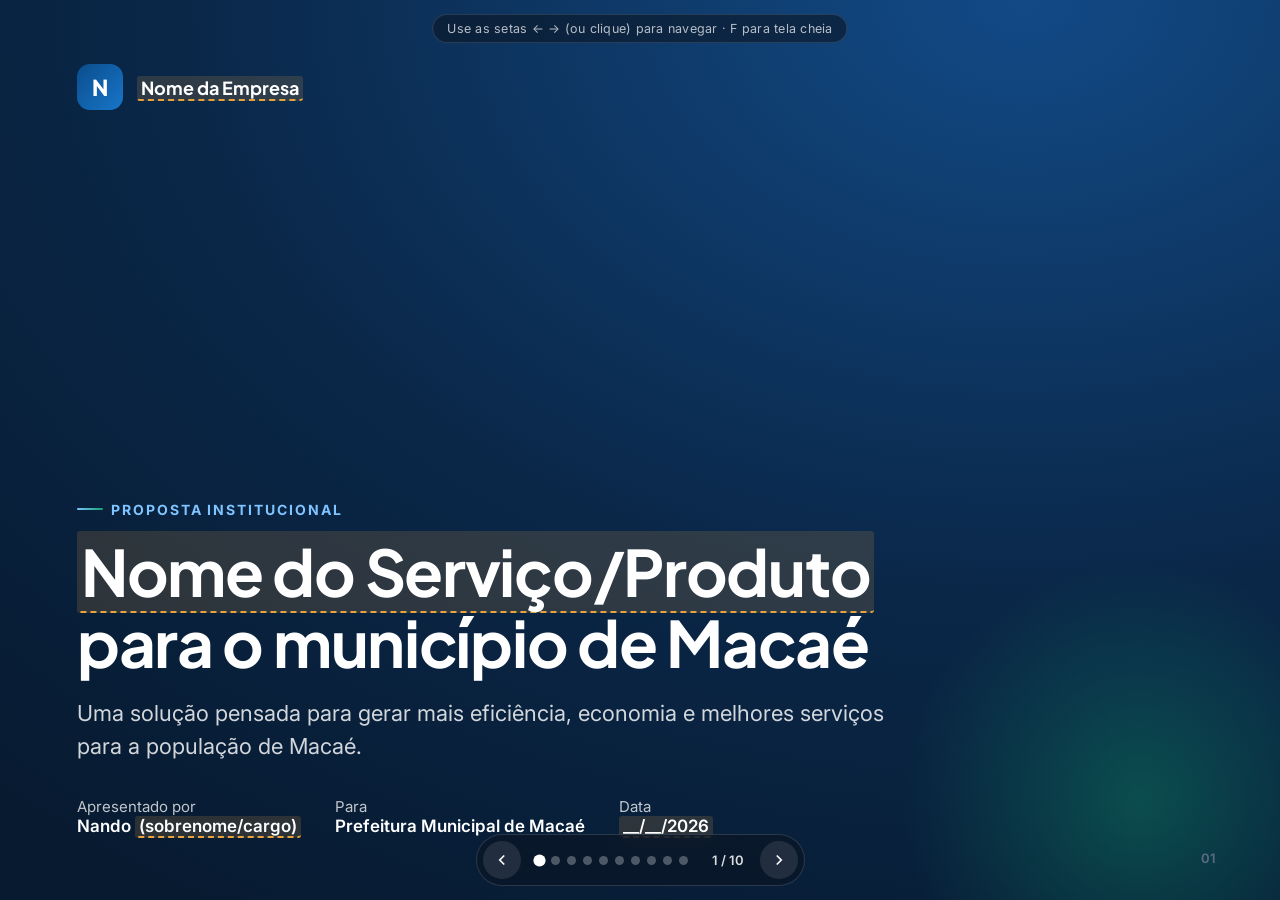
==== apresentacao-nando/index.html @ eca1d941 "Add slide deck presentation for Nando to present to Prefeitura de Macaé Standalone fullscreen HTML s" ====
<!doctype html>
<html lang="pt-BR">
<head>
<meta charset="UTF-8">
<meta name="viewport" content="width=device-width, initial-scale=1, viewport-fit=cover">
<title>Proposta para a Prefeitura de Macaé | Apresentação</title>
<meta name="description" content="Apresentação de proposta de serviço/produto para a Prefeitura de Macaé.">
<meta name="robots" content="noindex, nofollow">
<link rel="preconnect" href="https://fonts.googleapis.com">
<link rel="preconnect" href="https://fonts.gstatic.com" crossorigin>
<link href="https://fonts.googleapis.com/css2?family=Inter:wght@400;500;600;700&family=Plus+Jakarta+Sans:wght@600;700;800&display=swap" rel="stylesheet">
<style>
  :root{
    --ink:#0f1b2d;
    --ink-soft:#33445c;
    --paper:#f5f8fc;
    --line:rgba(15,27,45,.12);
    --muted:#5b6b82;

    --brand-1:#0a4d8c;      /* azul institucional */
    --brand-2:#1876c9;      /* azul claro */
    --brand-3:#0e9f6e;      /* verde Macaé */
    --brand-grad:linear-gradient(135deg,var(--brand-1),var(--brand-2));
    --gold:#e8a33d;

    --whatsapp:#25d366;

    --font-head:"Plus Jakarta Sans","Inter",system-ui,sans-serif;
    --font-body:"Inter",system-ui,-apple-system,sans-serif;

    --shadow:0 24px 60px -24px rgba(10,77,140,.45);
  }

  *,*::before,*::after{box-sizing:border-box;}
  html,body{height:100%;}
  body{
    margin:0;
    font-family:var(--font-body);
    color:var(--ink);
    background:#0a1626;
    -webkit-font-smoothing:antialiased;
    overflow:hidden;
  }
  h1,h2,h3{font-family:var(--font-head);margin:0;line-height:1.12;}
  p{margin:0;}
  ul{margin:0;padding:0;list-style:none;}

  /* ===== Deck ===== */
  .deck{
    position:fixed;
    inset:0;
    display:flex;
    align-items:center;
    justify-content:center;
  }

  .slide{
    position:absolute;
    inset:0;
    display:none;
    flex-direction:column;
    padding:clamp(28px,5vw,72px) clamp(24px,6vw,96px);
    background:var(--paper);
    overflow:auto;
    animation:fade .45s ease both;
  }
  .slide.is-active{display:flex;}
  @keyframes fade{from{opacity:0;transform:translateY(14px);}to{opacity:1;transform:none;}}
  @media (prefers-reduced-motion:reduce){.slide{animation:none;}}

  .kicker{
    display:inline-flex;
    align-items:center;
    gap:8px;
    font-size:clamp(11px,1.4vw,14px);
    font-weight:700;
    letter-spacing:.14em;
    text-transform:uppercase;
    color:var(--brand-2);
    margin-bottom:18px;
  }
  .kicker::before{
    content:"";
    width:26px;height:2px;border-radius:2px;
    background:var(--brand-grad);
  }

  .slide h1{font-size:clamp(30px,5.4vw,64px);letter-spacing:-.02em;}
  .slide h2{font-size:clamp(26px,4.2vw,48px);letter-spacing:-.02em;}
  .slide h3{font-size:clamp(17px,2vw,22px);}
  .lead{
    font-size:clamp(16px,2vw,22px);
    color:var(--ink-soft);
    max-width:60ch;
    line-height:1.5;
    margin-top:18px;
  }
  .muted{color:var(--muted);}
  .edit{
    background:rgba(232,163,61,.16);
    border-bottom:2px dashed var(--gold);
    padding:0 4px;border-radius:3px;
    font-style:normal;
  }

  .slide-num{
    position:absolute;
    bottom:clamp(16px,3vw,34px);
    right:clamp(20px,5vw,64px);
    font-size:13px;font-weight:600;color:var(--muted);
  }
  .slide-tag{
    position:absolute;
    top:clamp(20px,4vw,44px);
    right:clamp(20px,5vw,64px);
    font-size:12px;font-weight:600;letter-spacing:.08em;text-transform:uppercase;
    color:var(--muted);
  }

  /* ===== Cover ===== */
  .cover{
    background:radial-gradient(120% 120% at 80% 0%,#124a86 0%,#0a2748 55%,#071a30 100%);
    color:#fff;
    justify-content:center;
  }
  .cover .kicker{color:#7fc4ff;}
  .cover .kicker::before{background:linear-gradient(135deg,#7fc4ff,#0e9f6e);}
  .cover h1{color:#fff;max-width:18ch;}
  .cover .lead{color:rgba(255,255,255,.82);}
  .cover-brand{
    display:flex;align-items:center;gap:14px;margin-bottom:auto;
  }
  .brand-mark{
    width:46px;height:46px;border-radius:13px;
    background:var(--brand-grad);
    display:grid;place-items:center;
    font-family:var(--font-head);font-weight:800;color:#fff;font-size:22px;
    box-shadow:var(--shadow);
  }
  .cover-meta{
    margin-top:34px;display:flex;flex-wrap:wrap;gap:14px 34px;
    color:rgba(255,255,255,.75);font-size:15px;
  }
  .cover-meta strong{display:block;color:#fff;font-size:17px;font-weight:600;}
  .cover-glow{
    position:absolute;width:520px;height:520px;border-radius:50%;
    background:radial-gradient(circle,rgba(14,159,110,.35),transparent 65%);
    right:-120px;bottom:-160px;pointer-events:none;
  }

  /* ===== Layout helpers ===== */
  .grid2{display:grid;grid-template-columns:1fr 1fr;gap:clamp(20px,3vw,46px);align-items:start;margin-top:auto;margin-bottom:auto;}
  .cards{display:grid;gap:18px;margin-top:34px;}
  .cards.c3{grid-template-columns:repeat(3,1fr);}
  .cards.c2{grid-template-columns:repeat(2,1fr);}
  .card{
    background:#fff;border:1px solid var(--line);border-radius:18px;
    padding:24px;box-shadow:0 12px 30px -22px rgba(10,77,140,.4);
  }
  .card .ico{
    width:44px;height:44px;border-radius:12px;
    background:linear-gradient(135deg,rgba(24,118,201,.14),rgba(14,159,110,.14));
    display:grid;place-items:center;margin-bottom:14px;color:var(--brand-1);
  }
  .card .ico svg{width:24px;height:24px;fill:none;stroke:currentColor;stroke-width:1.8;}
  .card h3{margin-bottom:8px;}
  .card p{color:var(--muted);font-size:15px;line-height:1.5;}

  .checklist li{
    display:flex;gap:12px;align-items:flex-start;
    padding:12px 0;border-bottom:1px solid var(--line);font-size:clamp(15px,1.8vw,18px);
  }
  .checklist li:last-child{border-bottom:0;}
  .checklist .tick{
    flex:none;width:26px;height:26px;border-radius:50%;
    background:var(--brand-3);color:#fff;display:grid;place-items:center;font-size:14px;
  }
  .checklist strong{font-weight:600;}
  .checklist span{color:var(--muted);}

  .steps{display:grid;grid-template-columns:repeat(4,1fr);gap:16px;margin-top:36px;}
  .step{
    background:#fff;border:1px solid var(--line);border-radius:16px;padding:22px;position:relative;
  }
  .step .n{
    width:38px;height:38px;border-radius:10px;background:var(--brand-grad);color:#fff;
    display:grid;place-items:center;font-family:var(--font-head);font-weight:800;font-size:18px;margin-bottom:14px;
  }
  .step h3{font-size:17px;margin-bottom:6px;}
  .step p{color:var(--muted);font-size:14px;line-height:1.45;}

  .stat-row{display:grid;grid-template-columns:repeat(3,1fr);gap:20px;margin-top:auto;margin-bottom:auto;}
  .stat{
    background:#fff;border:1px solid var(--line);border-radius:18px;padding:28px;text-align:left;
  }
  .stat .big{font-family:var(--font-head);font-weight:800;font-size:clamp(34px,5vw,54px);
    background:var(--brand-grad);-webkit-background-clip:text;background-clip:text;color:transparent;line-height:1;}
  .stat p{margin-top:10px;color:var(--muted);font-size:15px;}

  .timeline{margin-top:34px;display:grid;gap:0;}
  .tl{display:grid;grid-template-columns:150px 1fr;gap:20px;padding:18px 0;border-top:1px solid var(--line);}
  .tl:last-child{border-bottom:1px solid var(--line);}
  .tl .when{font-family:var(--font-head);font-weight:700;color:var(--brand-1);font-size:clamp(15px,1.8vw,18px);}
  .tl .what h3{font-size:17px;margin-bottom:4px;}
  .tl .what p{color:var(--muted);font-size:15px;}

  .invest{
    margin-top:auto;margin-bottom:auto;
    display:grid;grid-template-columns:1.2fr 1fr;gap:26px;align-items:stretch;
  }
  .price-card{
    background:radial-gradient(120% 120% at 100% 0%,#124a86,#0a2748);color:#fff;
    border-radius:22px;padding:34px;box-shadow:var(--shadow);display:flex;flex-direction:column;
  }
  .price-card .amount{font-family:var(--font-head);font-weight:800;font-size:clamp(32px,5vw,52px);margin:10px 0;}
  .price-card ul{margin-top:16px;display:grid;gap:10px;}
  .price-card li{display:flex;gap:10px;align-items:center;color:rgba(255,255,255,.85);font-size:15px;}
  .price-card li::before{content:"✓";color:#7fffb0;font-weight:700;}

  /* ===== Closing ===== */
  .closing{
    background:radial-gradient(120% 120% at 20% 100%,#0e6f52 0%,#0a2748 55%,#071a30 100%);
    color:#fff;justify-content:center;
  }
  .closing h2{color:#fff;max-width:20ch;}
  .closing .lead{color:rgba(255,255,255,.85);}
  .contact-row{margin-top:34px;display:flex;flex-wrap:wrap;gap:14px 34px;font-size:16px;}
  .contact-row div{color:rgba(255,255,255,.7);}
  .contact-row strong{display:block;color:#fff;font-size:18px;font-weight:600;margin-top:2px;}

  /* ===== Controls ===== */
  .hud{
    position:fixed;bottom:0;left:0;right:0;z-index:40;
    display:flex;align-items:center;justify-content:center;gap:18px;
    padding:14px;pointer-events:none;
  }
  .hud .group{
    pointer-events:auto;
    display:flex;align-items:center;gap:6px;
    background:rgba(10,22,38,.72);backdrop-filter:blur(10px);
    border:1px solid rgba(255,255,255,.14);
    border-radius:999px;padding:6px;
  }
  .nav-btn{
    width:38px;height:38px;border-radius:50%;border:0;cursor:pointer;
    background:rgba(255,255,255,.1);color:#fff;display:grid;place-items:center;
    transition:background .15s ease;
  }
  .nav-btn:hover{background:rgba(255,255,255,.24);}
  .nav-btn svg{width:18px;height:18px;fill:none;stroke:currentColor;stroke-width:2.2;}
  .dots{display:flex;gap:7px;padding:0 8px;}
  .dot{width:9px;height:9px;border-radius:50%;border:0;padding:0;cursor:pointer;
    background:rgba(255,255,255,.28);transition:transform .15s ease,background .15s ease;}
  .dot.is-active{background:#fff;transform:scale(1.35);}
  .counter{color:rgba(255,255,255,.85);font-size:13px;font-weight:600;min-width:52px;text-align:center;}

  .hint{
    position:fixed;top:14px;left:50%;transform:translateX(-50%);z-index:40;
    color:rgba(255,255,255,.7);font-size:12.5px;letter-spacing:.02em;
    background:rgba(10,22,38,.6);border:1px solid rgba(255,255,255,.12);
    padding:6px 14px;border-radius:999px;pointer-events:none;
    transition:opacity .5s ease;
  }

  @media (max-width:760px){
    .grid2,.cards.c3,.cards.c2,.stat-row,.steps,.invest{grid-template-columns:1fr;}
    .steps{gap:12px;}
    .tl{grid-template-columns:1fr;gap:4px;}
    .slide{padding:64px 22px 84px;}
  }

  /* ===== Print (permite salvar em PDF) ===== */
  @media print{
    body{overflow:visible;background:#fff;}
    .hud,.hint{display:none !important;}
    .deck{position:static;}
    .slide{position:static;display:flex !important;height:100vh;page-break-after:always;animation:none;box-shadow:none;}
  }
</style>
</head>
<body>

<div class="hint" id="hint">Use as setas ← → (ou clique) para navegar · F para tela cheia</div>

<div class="deck" id="deck">

  <!-- 1 · CAPA -->
  <section class="slide cover is-active">
    <div class="cover-glow" aria-hidden="true"></div>
    <div class="cover-brand">
      <span class="brand-mark">N</span>
      <span style="font-family:var(--font-head);font-weight:700;font-size:18px;color:#fff;"><span class="edit">Nome da Empresa</span></span>
    </div>
    <p class="kicker">Proposta institucional</p>
    <h1><span class="edit">Nome do Serviço/Produto</span> para o município de Macaé</h1>
    <p class="lead">Uma solução pensada para gerar mais eficiência, economia e melhores serviços para a população de Macaé.</p>
    <div class="cover-meta">
      <div>Apresentado por<strong>Nando <span class="edit">(sobrenome/cargo)</span></strong></div>
      <div>Para<strong>Prefeitura Municipal de Macaé</strong></div>
      <div>Data<strong><span class="edit">__/__/2026</span></strong></div>
    </div>
    <span class="slide-num">01</span>
  </section>

  <!-- 2 · QUEM SOMOS -->
  <section class="slide">
    <span class="slide-tag">Apresentação</span>
    <p class="kicker">Quem somos</p>
    <h2>Uma parceira preparada para atender o setor público</h2>
    <div class="grid2">
      <p class="lead"><span class="edit">Descreva aqui, em 2 ou 3 frases, quem é a empresa/o Nando: há quanto tempo atua, o que faz, principais clientes e por que está apto a atender a Prefeitura de Macaé.</span></p>
      <ul class="checklist">
        <li><span class="tick">✓</span><div><strong>Experiência comprovada</strong><br><span>+<span class="edit">X anos</span> no mercado e <span class="edit">X</span> projetos entregues.</span></div></li>
        <li><span class="tick">✓</span><div><strong>Equipe qualificada</strong><br><span>Profissionais dedicados a cada etapa do projeto.</span></div></li>
        <li><span class="tick">✓</span><div><strong>Regularidade fiscal</strong><br><span>Documentação e certidões em dia para contratos públicos.</span></div></li>
      </ul>
    </div>
    <span class="slide-num">02</span>
  </section>

  <!-- 3 · O DESAFIO -->
  <section class="slide">
    <span class="slide-tag">Contexto</span>
    <p class="kicker">O desafio</p>
    <h2>A necessidade que vamos resolver</h2>
    <p class="lead"><span class="edit">Explique o problema/necessidade atual da prefeitura ou da população que o seu serviço resolve.</span> Quanto mais concreto o cenário, mais forte fica a proposta.</p>
    <div class="cards c3">
      <div class="card">
        <span class="ico"><svg viewBox="0 0 24 24"><circle cx="11" cy="11" r="7"/><path d="M20 20l-3-3"/></svg></span>
        <h3>Situação atual</h3>
        <p><span class="edit">Como o serviço é feito hoje e onde estão as dificuldades.</span></p>
      </div>
      <div class="card">
        <span class="ico"><svg viewBox="0 0 24 24"><path d="M12 2l3 6 6 .9-4.5 4.3L18 20l-6-3-6 3 1.5-6.8L3 8.9 9 8z"/></svg></span>
        <h3>Impacto</h3>
        <p><span class="edit">Custos, retrabalho, tempo perdido ou insatisfação gerados pelo problema.</span></p>
      </div>
      <div class="card">
        <span class="ico"><svg viewBox="0 0 24 24"><path d="M12 3v18M3 12h18"/></svg></span>
        <h3>Oportunidade</h3>
        <p><span class="edit">O que a prefeitura ganha ao resolver isso agora.</span></p>
      </div>
    </div>
    <span class="slide-num">03</span>
  </section>

  <!-- 4 · A SOLUÇÃO -->
  <section class="slide">
    <span class="slide-tag">Proposta</span>
    <p class="kicker">A solução</p>
    <h2>O que estamos propondo</h2>
    <div class="grid2">
      <p class="lead"><span class="edit">Descreva a solução em linguagem simples: o que é, como funciona e o que a prefeitura recebe na prática.</span></p>
      <ul class="checklist">
        <li><span class="tick">✓</span><div><strong><span class="edit">Entrega 1</span></strong><br><span>Detalhe do que está incluído.</span></div></li>
        <li><span class="tick">✓</span><div><strong><span class="edit">Entrega 2</span></strong><br><span>Detalhe do que está incluído.</span></div></li>
        <li><span class="tick">✓</span><div><strong><span class="edit">Entrega 3</span></strong><br><span>Detalhe do que está incluído.</span></div></li>
        <li><span class="tick">✓</span><div><strong>Suporte e manutenção</strong><br><span>Acompanhamento após a entrega.</span></div></li>
      </ul>
    </div>
    <span class="slide-num">04</span>
  </section>

  <!-- 5 · BENEFÍCIOS -->
  <section class="slide">
    <span class="slide-tag">Valor</span>
    <p class="kicker">Benefícios</p>
    <h2>O que Macaé ganha com isso</h2>
    <div class="stat-row">
      <div class="stat"><span class="big"><span class="edit">-30%</span></span><p>de <span class="edit">custo/tempo</span> no processo atual</p></div>
      <div class="stat"><span class="big"><span class="edit">+X mil</span></span><p><span class="edit">cidadãos atendidos / beneficiados</span></p></div>
      <div class="stat"><span class="big"><span class="edit">24/7</span></span><p><span class="edit">disponibilidade do serviço</span></p></div>
    </div>
    <p class="lead" style="margin-top:30px;">Além dos números, a proposta traz <strong>mais transparência, agilidade e qualidade</strong> no atendimento à população. <span class="edit">Ajuste os indicadores acima para os seus dados reais.</span></p>
    <span class="slide-num">05</span>
  </section>

  <!-- 6 · COMO FUNCIONA -->
  <section class="slide">
    <span class="slide-tag">Execução</span>
    <p class="kicker">Como funciona</p>
    <h2>Do início à entrega, em 4 etapas</h2>
    <div class="steps">
      <div class="step"><span class="n">1</span><h3>Diagnóstico</h3><p><span class="edit">Levantamento das necessidades junto à prefeitura.</span></p></div>
      <div class="step"><span class="n">2</span><h3>Planejamento</h3><p><span class="edit">Definição de escopo, prazos e responsáveis.</span></p></div>
      <div class="step"><span class="n">3</span><h3>Implantação</h3><p><span class="edit">Execução do serviço com acompanhamento.</span></p></div>
      <div class="step"><span class="n">4</span><h3>Entrega & suporte</h3><p><span class="edit">Treinamento e manutenção contínua.</span></p></div>
    </div>
    <span class="slide-num">06</span>
  </section>

  <!-- 7 · DIFERENCIAIS -->
  <section class="slide">
    <span class="slide-tag">Por que nós</span>
    <p class="kicker">Diferenciais</p>
    <h2>Por que escolher a nossa proposta</h2>
    <div class="cards c2">
      <div class="card"><span class="ico"><svg viewBox="0 0 24 24"><path d="M12 3l8 4v5c0 4.5-3.2 7.5-8 9-4.8-1.5-8-4.5-8-9V7z"/></svg></span><h3>Confiabilidade</h3><p><span class="edit">Compromisso com prazos e com a qualidade da entrega.</span></p></div>
      <div class="card"><span class="ico"><svg viewBox="0 0 24 24"><path d="M4 19V5M4 19l6-5 4 3 6-7"/></svg></span><h3>Resultados mensuráveis</h3><p><span class="edit">Indicadores claros para acompanhar o retorno.</span></p></div>
      <div class="card"><span class="ico"><svg viewBox="0 0 24 24"><path d="M12 12a4 4 0 100-8 4 4 0 000 8zM4 20a8 8 0 0116 0"/></svg></span><h3>Atendimento próximo</h3><p><span class="edit">Suporte direto e local, sempre disponível.</span></p></div>
      <div class="card"><span class="ico"><svg viewBox="0 0 24 24"><path d="M6 3h12l-1 7-5 4-5-4z"/><path d="M9 21h6M12 14v7"/></svg></span><h3>Custo-benefício</h3><p><span class="edit">Solução dimensionada para o orçamento público.</span></p></div>
    </div>
    <span class="slide-num">07</span>
  </section>

  <!-- 8 · CRONOGRAMA -->
  <section class="slide">
    <span class="slide-tag">Prazos</span>
    <p class="kicker">Cronograma</p>
    <h2>Etapas e prazos previstos</h2>
    <div class="timeline">
      <div class="tl"><div class="when"><span class="edit">Semana 1–2</span></div><div class="what"><h3>Diagnóstico e alinhamento</h3><p><span class="edit">Reuniões e coleta de informações.</span></p></div></div>
      <div class="tl"><div class="when"><span class="edit">Semana 3–4</span></div><div class="what"><h3>Planejamento e aprovação</h3><p><span class="edit">Escopo detalhado e validação da prefeitura.</span></p></div></div>
      <div class="tl"><div class="when"><span class="edit">Mês 2</span></div><div class="what"><h3>Implantação</h3><p><span class="edit">Execução do serviço/produto.</span></p></div></div>
      <div class="tl"><div class="when"><span class="edit">Mês 3+</span></div><div class="what"><h3>Entrega e suporte</h3><p><span class="edit">Treinamento e acompanhamento contínuo.</span></p></div></div>
    </div>
    <span class="slide-num">08</span>
  </section>

  <!-- 9 · INVESTIMENTO -->
  <section class="slide">
    <span class="slide-tag">Investimento</span>
    <p class="kicker">Proposta comercial</p>
    <h2>Investimento</h2>
    <div class="invest">
      <div class="price-card">
        <p style="color:rgba(255,255,255,.7);font-size:14px;letter-spacing:.08em;text-transform:uppercase;">Valor da proposta</p>
        <div class="amount">R$ <span class="edit">00.000</span></div>
        <p style="color:rgba(255,255,255,.75);font-size:15px;"><span class="edit">Descreva a forma de contratação (mensal, único, por etapa).</span></p>
        <ul>
          <li><span class="edit">Item incluído 1</span></li>
          <li><span class="edit">Item incluído 2</span></li>
          <li><span class="edit">Item incluído 3</span></li>
          <li>Suporte e manutenção</li>
        </ul>
      </div>
      <div style="display:flex;flex-direction:column;justify-content:center;gap:16px;">
        <h3 style="font-size:clamp(18px,2.4vw,26px);">Condições</h3>
        <ul class="checklist">
          <li><span class="tick">✓</span><div><strong>Forma de pagamento</strong><br><span class="edit">Ex.: parcelado conforme entregas.</span></div></li>
          <li><span class="tick">✓</span><div><strong>Prazo de vigência</strong><br><span class="edit">Ex.: 12 meses, renovável.</span></div></li>
          <li><span class="tick">✓</span><div><strong>Enquadramento legal</strong><br><span class="edit">Ex.: licitação / dispensa / contrato.</span></div></li>
        </ul>
      </div>
    </div>
    <span class="slide-num">09</span>
  </section>

  <!-- 10 · ENCERRAMENTO / CONTATO -->
  <section class="slide closing">
    <p class="kicker" style="color:#7fffb0;">Próximos passos</p>
    <h2>Vamos construir isso juntos por Macaé</h2>
    <p class="lead">Estou à disposição para detalhar a proposta, ajustar o escopo e responder às dúvidas da equipe da prefeitura.</p>
    <div class="contact-row">
      <div>Contato<strong>Nando <span class="edit">(sobrenome)</span></strong></div>
      <div>WhatsApp / Telefone<strong><span class="edit">(22) 0 0000-0000</span></strong></div>
      <div>E-mail<strong><span class="edit">email@empresa.com.br</span></strong></div>
    </div>
    <p style="margin-top:36px;color:rgba(255,255,255,.6);font-size:14px;">Obrigado pela atenção · Prefeitura Municipal de Macaé</p>
    <span class="slide-num">10</span>
  </section>

</div>

<div class="hud">
  <div class="group">
    <button class="nav-btn" id="prev" aria-label="Slide anterior"><svg viewBox="0 0 24 24"><path d="M15 6l-6 6 6 6"/></svg></button>
    <div class="dots" id="dots"></div>
    <span class="counter" id="counter">1 / 10</span>
    <button class="nav-btn" id="next" aria-label="Próximo slide"><svg viewBox="0 0 24 24"><path d="M9 6l6 6-6 6"/></svg></button>
  </div>
</div>

<script>
(function(){
  var slides = Array.prototype.slice.call(document.querySelectorAll('.slide'));
  var dotsWrap = document.getElementById('dots');
  var counter = document.getElementById('counter');
  var hint = document.getElementById('hint');
  var current = 0;

  slides.forEach(function(_, i){
    var d = document.createElement('button');
    d.className = 'dot' + (i === 0 ? ' is-active' : '');
    d.setAttribute('aria-label', 'Ir para o slide ' + (i + 1));
    d.addEventListener('click', function(){ go(i); });
    dotsWrap.appendChild(d);
  });
  var dots = Array.prototype.slice.call(dotsWrap.children);

  function go(i){
    if(i < 0) i = 0;
    if(i > slides.length - 1) i = slides.length - 1;
    slides[current].classList.remove('is-active');
    dots[current].classList.remove('is-active');
    current = i;
    slides[current].classList.add('is-active');
    dots[current].classList.add('is-active');
    slides[current].scrollTop = 0;
    counter.textContent = (current + 1) + ' / ' + slides.length;
    if(location.hash !== '#' + (current + 1)) history.replaceState(null, '', '#' + (current + 1));
  }
  function next(){ go(current + 1); }
  function prev(){ go(current - 1); }

  document.getElementById('next').addEventListener('click', next);
  document.getElementById('prev').addEventListener('click', prev);

  document.addEventListener('keydown', function(e){
    if(e.key === 'ArrowRight' || e.key === 'PageDown' || e.key === ' ') { e.preventDefault(); next(); }
    else if(e.key === 'ArrowLeft' || e.key === 'PageUp') { e.preventDefault(); prev(); }
    else if(e.key === 'Home') { go(0); }
    else if(e.key === 'End') { go(slides.length - 1); }
    else if(e.key === 'f' || e.key === 'F') { toggleFs(); }
  });

  // Avançar clicando na metade direita / voltar na esquerda (ignora botões e links)
  document.getElementById('deck').addEventListener('click', function(e){
    if(e.target.closest('a,button,.edit')) return;
    if(e.clientX > window.innerWidth * 0.5) next(); else prev();
  });

  function toggleFs(){
    if(!document.fullscreenElement){ (document.documentElement.requestFullscreen || function(){})(); }
    else { document.exitFullscreen(); }
  }

  // Estado inicial via hash
  var start = parseInt((location.hash || '').replace('#',''), 10);
  if(start >= 1 && start <= slides.length) go(start - 1);

  // Esconde a dica após alguns segundos
  setTimeout(function(){ if(hint) hint.style.opacity = '0'; }, 5000);
})();
</script>
</body>
</html>
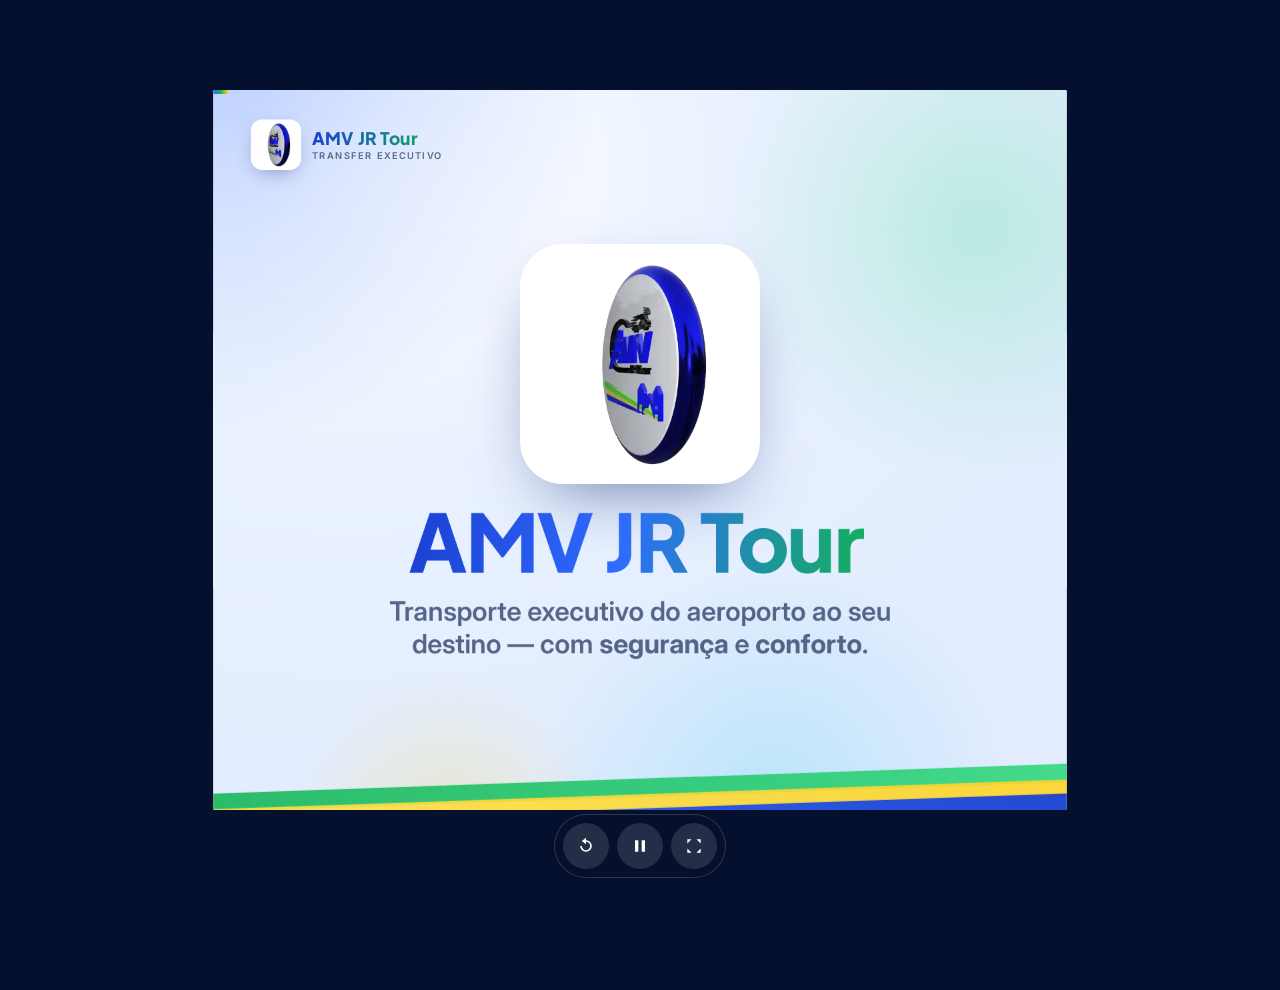
==== commit 88133fc1: "Rebuild presentation as AMV JR Tour animated video for Prefeitura de Macaé Replace the generic propo" ====
--- a/apresentacao-nando/index.html
+++ b/apresentacao-nando/index.html
@@ -3,534 +3,379 @@
 <head>
 <meta charset="UTF-8">
 <meta name="viewport" content="width=device-width, initial-scale=1, viewport-fit=cover">
-<title>Proposta para a Prefeitura de Macaé | Apresentação</title>
-<meta name="description" content="Apresentação de proposta de serviço/produto para a Prefeitura de Macaé.">
+<title>AMV JR Tour | Apresentação</title>
+<meta name="description" content="AMV JR Tour — transporte executivo com segurança e conforto para trabalhadores de offshore em Macaé e todo o Rio de Janeiro.">
 <meta name="robots" content="noindex, nofollow">
 <link rel="preconnect" href="https://fonts.googleapis.com">
 <link rel="preconnect" href="https://fonts.gstatic.com" crossorigin>
-<link href="https://fonts.googleapis.com/css2?family=Inter:wght@400;500;600;700&family=Plus+Jakarta+Sans:wght@600;700;800&display=swap" rel="stylesheet">
+<link href="https://fonts.googleapis.com/css2?family=Plus+Jakarta+Sans:wght@500;600;700;800&family=Inter:wght@400;500;600&display=swap" rel="stylesheet">
 <style>
   :root{
-    --ink:#0f1b2d;
-    --ink-soft:#33445c;
-    --paper:#f5f8fc;
-    --line:rgba(15,27,45,.12);
-    --muted:#5b6b82;
-
-    --brand-1:#0a4d8c;      /* azul institucional */
-    --brand-2:#1876c9;      /* azul claro */
-    --brand-3:#0e9f6e;      /* verde Macaé */
-    --brand-grad:linear-gradient(135deg,var(--brand-1),var(--brand-2));
-    --gold:#e8a33d;
-
-    --whatsapp:#25d366;
-
+    --blue-900:#0a1c66;
+    --blue:#1a3fd0;
+    --blue-500:#2f6bff;
+    --cyan:#25c6e6;
+    --green:#12b357;
+    --green-400:#37dc84;
+    --yellow:#ffd21f;
+    --ink:#0a1330;
+    --paper:#eef4ff;
     --font-head:"Plus Jakarta Sans","Inter",system-ui,sans-serif;
     --font-body:"Inter",system-ui,-apple-system,sans-serif;
-
-    --shadow:0 24px 60px -24px rgba(10,77,140,.45);
-  }
-
-  *,*::before,*::after{box-sizing:border-box;}
-  html,body{height:100%;}
-  body{
-    margin:0;
-    font-family:var(--font-body);
+  }
+  *,*::before,*::after{box-sizing:border-box;margin:0;padding:0;}
+  html,body{height:100%;background:#05102e;overflow:hidden;font-family:var(--font-body);}
+  body{display:flex;align-items:center;justify-content:center;}
+
+  /* ===== Stage 1920x1080 ===== */
+  #stage{
+    position:relative;
+    width:1920px;height:1080px;
+    transform-origin:center center;
+    overflow:hidden;
+    background:var(--paper);
     color:var(--ink);
-    background:#0a1626;
-    -webkit-font-smoothing:antialiased;
-    overflow:hidden;
-  }
-  h1,h2,h3{font-family:var(--font-head);margin:0;line-height:1.12;}
-  p{margin:0;}
-  ul{margin:0;padding:0;list-style:none;}
-
-  /* ===== Deck ===== */
-  .deck{
-    position:fixed;
-    inset:0;
-    display:flex;
-    align-items:center;
-    justify-content:center;
-  }
-
-  .slide{
-    position:absolute;
-    inset:0;
-    display:none;
-    flex-direction:column;
-    padding:clamp(28px,5vw,72px) clamp(24px,6vw,96px);
-    background:var(--paper);
-    overflow:auto;
-    animation:fade .45s ease both;
-  }
-  .slide.is-active{display:flex;}
-  @keyframes fade{from{opacity:0;transform:translateY(14px);}to{opacity:1;transform:none;}}
-  @media (prefers-reduced-motion:reduce){.slide{animation:none;}}
-
-  .kicker{
-    display:inline-flex;
-    align-items:center;
-    gap:8px;
-    font-size:clamp(11px,1.4vw,14px);
-    font-weight:700;
-    letter-spacing:.14em;
-    text-transform:uppercase;
-    color:var(--brand-2);
-    margin-bottom:18px;
-  }
-  .kicker::before{
-    content:"";
-    width:26px;height:2px;border-radius:2px;
-    background:var(--brand-grad);
-  }
-
-  .slide h1{font-size:clamp(30px,5.4vw,64px);letter-spacing:-.02em;}
-  .slide h2{font-size:clamp(26px,4.2vw,48px);letter-spacing:-.02em;}
-  .slide h3{font-size:clamp(17px,2vw,22px);}
-  .lead{
-    font-size:clamp(16px,2vw,22px);
-    color:var(--ink-soft);
-    max-width:60ch;
-    line-height:1.5;
-    margin-top:18px;
-  }
-  .muted{color:var(--muted);}
-  .edit{
-    background:rgba(232,163,61,.16);
-    border-bottom:2px dashed var(--gold);
-    padding:0 4px;border-radius:3px;
-    font-style:normal;
-  }
-
-  .slide-num{
-    position:absolute;
-    bottom:clamp(16px,3vw,34px);
-    right:clamp(20px,5vw,64px);
-    font-size:13px;font-weight:600;color:var(--muted);
-  }
-  .slide-tag{
-    position:absolute;
-    top:clamp(20px,4vw,44px);
-    right:clamp(20px,5vw,64px);
-    font-size:12px;font-weight:600;letter-spacing:.08em;text-transform:uppercase;
-    color:var(--muted);
-  }
-
-  /* ===== Cover ===== */
-  .cover{
-    background:radial-gradient(120% 120% at 80% 0%,#124a86 0%,#0a2748 55%,#071a30 100%);
-    color:#fff;
-    justify-content:center;
-  }
-  .cover .kicker{color:#7fc4ff;}
-  .cover .kicker::before{background:linear-gradient(135deg,#7fc4ff,#0e9f6e);}
-  .cover h1{color:#fff;max-width:18ch;}
-  .cover .lead{color:rgba(255,255,255,.82);}
-  .cover-brand{
-    display:flex;align-items:center;gap:14px;margin-bottom:auto;
-  }
-  .brand-mark{
-    width:46px;height:46px;border-radius:13px;
-    background:var(--brand-grad);
-    display:grid;place-items:center;
-    font-family:var(--font-head);font-weight:800;color:#fff;font-size:22px;
-    box-shadow:var(--shadow);
-  }
-  .cover-meta{
-    margin-top:34px;display:flex;flex-wrap:wrap;gap:14px 34px;
-    color:rgba(255,255,255,.75);font-size:15px;
-  }
-  .cover-meta strong{display:block;color:#fff;font-size:17px;font-weight:600;}
-  .cover-glow{
-    position:absolute;width:520px;height:520px;border-radius:50%;
-    background:radial-gradient(circle,rgba(14,159,110,.35),transparent 65%);
-    right:-120px;bottom:-160px;pointer-events:none;
-  }
-
-  /* ===== Layout helpers ===== */
-  .grid2{display:grid;grid-template-columns:1fr 1fr;gap:clamp(20px,3vw,46px);align-items:start;margin-top:auto;margin-bottom:auto;}
-  .cards{display:grid;gap:18px;margin-top:34px;}
-  .cards.c3{grid-template-columns:repeat(3,1fr);}
-  .cards.c2{grid-template-columns:repeat(2,1fr);}
-  .card{
-    background:#fff;border:1px solid var(--line);border-radius:18px;
-    padding:24px;box-shadow:0 12px 30px -22px rgba(10,77,140,.4);
-  }
-  .card .ico{
-    width:44px;height:44px;border-radius:12px;
-    background:linear-gradient(135deg,rgba(24,118,201,.14),rgba(14,159,110,.14));
-    display:grid;place-items:center;margin-bottom:14px;color:var(--brand-1);
-  }
-  .card .ico svg{width:24px;height:24px;fill:none;stroke:currentColor;stroke-width:1.8;}
-  .card h3{margin-bottom:8px;}
-  .card p{color:var(--muted);font-size:15px;line-height:1.5;}
-
-  .checklist li{
-    display:flex;gap:12px;align-items:flex-start;
-    padding:12px 0;border-bottom:1px solid var(--line);font-size:clamp(15px,1.8vw,18px);
-  }
-  .checklist li:last-child{border-bottom:0;}
-  .checklist .tick{
-    flex:none;width:26px;height:26px;border-radius:50%;
-    background:var(--brand-3);color:#fff;display:grid;place-items:center;font-size:14px;
-  }
-  .checklist strong{font-weight:600;}
-  .checklist span{color:var(--muted);}
-
-  .steps{display:grid;grid-template-columns:repeat(4,1fr);gap:16px;margin-top:36px;}
-  .step{
-    background:#fff;border:1px solid var(--line);border-radius:16px;padding:22px;position:relative;
-  }
-  .step .n{
-    width:38px;height:38px;border-radius:10px;background:var(--brand-grad);color:#fff;
-    display:grid;place-items:center;font-family:var(--font-head);font-weight:800;font-size:18px;margin-bottom:14px;
-  }
-  .step h3{font-size:17px;margin-bottom:6px;}
-  .step p{color:var(--muted);font-size:14px;line-height:1.45;}
-
-  .stat-row{display:grid;grid-template-columns:repeat(3,1fr);gap:20px;margin-top:auto;margin-bottom:auto;}
-  .stat{
-    background:#fff;border:1px solid var(--line);border-radius:18px;padding:28px;text-align:left;
-  }
-  .stat .big{font-family:var(--font-head);font-weight:800;font-size:clamp(34px,5vw,54px);
-    background:var(--brand-grad);-webkit-background-clip:text;background-clip:text;color:transparent;line-height:1;}
-  .stat p{margin-top:10px;color:var(--muted);font-size:15px;}
-
-  .timeline{margin-top:34px;display:grid;gap:0;}
-  .tl{display:grid;grid-template-columns:150px 1fr;gap:20px;padding:18px 0;border-top:1px solid var(--line);}
-  .tl:last-child{border-bottom:1px solid var(--line);}
-  .tl .when{font-family:var(--font-head);font-weight:700;color:var(--brand-1);font-size:clamp(15px,1.8vw,18px);}
-  .tl .what h3{font-size:17px;margin-bottom:4px;}
-  .tl .what p{color:var(--muted);font-size:15px;}
-
-  .invest{
-    margin-top:auto;margin-bottom:auto;
-    display:grid;grid-template-columns:1.2fr 1fr;gap:26px;align-items:stretch;
-  }
-  .price-card{
-    background:radial-gradient(120% 120% at 100% 0%,#124a86,#0a2748);color:#fff;
-    border-radius:22px;padding:34px;box-shadow:var(--shadow);display:flex;flex-direction:column;
-  }
-  .price-card .amount{font-family:var(--font-head);font-weight:800;font-size:clamp(32px,5vw,52px);margin:10px 0;}
-  .price-card ul{margin-top:16px;display:grid;gap:10px;}
-  .price-card li{display:flex;gap:10px;align-items:center;color:rgba(255,255,255,.85);font-size:15px;}
-  .price-card li::before{content:"✓";color:#7fffb0;font-weight:700;}
-
-  /* ===== Closing ===== */
-  .closing{
-    background:radial-gradient(120% 120% at 20% 100%,#0e6f52 0%,#0a2748 55%,#071a30 100%);
-    color:#fff;justify-content:center;
-  }
-  .closing h2{color:#fff;max-width:20ch;}
-  .closing .lead{color:rgba(255,255,255,.85);}
-  .contact-row{margin-top:34px;display:flex;flex-wrap:wrap;gap:14px 34px;font-size:16px;}
-  .contact-row div{color:rgba(255,255,255,.7);}
-  .contact-row strong{display:block;color:#fff;font-size:18px;font-weight:600;margin-top:2px;}
-
-  /* ===== Controls ===== */
-  .hud{
-    position:fixed;bottom:0;left:0;right:0;z-index:40;
-    display:flex;align-items:center;justify-content:center;gap:18px;
-    padding:14px;pointer-events:none;
-  }
-  .hud .group{
-    pointer-events:auto;
-    display:flex;align-items:center;gap:6px;
-    background:rgba(10,22,38,.72);backdrop-filter:blur(10px);
-    border:1px solid rgba(255,255,255,.14);
-    border-radius:999px;padding:6px;
-  }
-  .nav-btn{
-    width:38px;height:38px;border-radius:50%;border:0;cursor:pointer;
-    background:rgba(255,255,255,.1);color:#fff;display:grid;place-items:center;
-    transition:background .15s ease;
-  }
-  .nav-btn:hover{background:rgba(255,255,255,.24);}
-  .nav-btn svg{width:18px;height:18px;fill:none;stroke:currentColor;stroke-width:2.2;}
-  .dots{display:flex;gap:7px;padding:0 8px;}
-  .dot{width:9px;height:9px;border-radius:50%;border:0;padding:0;cursor:pointer;
-    background:rgba(255,255,255,.28);transition:transform .15s ease,background .15s ease;}
-  .dot.is-active{background:#fff;transform:scale(1.35);}
-  .counter{color:rgba(255,255,255,.85);font-size:13px;font-weight:600;min-width:52px;text-align:center;}
-
-  .hint{
-    position:fixed;top:14px;left:50%;transform:translateX(-50%);z-index:40;
-    color:rgba(255,255,255,.7);font-size:12.5px;letter-spacing:.02em;
-    background:rgba(10,22,38,.6);border:1px solid rgba(255,255,255,.12);
-    padding:6px 14px;border-radius:999px;pointer-events:none;
-    transition:opacity .5s ease;
-  }
-
-  @media (max-width:760px){
-    .grid2,.cards.c3,.cards.c2,.stat-row,.steps,.invest{grid-template-columns:1fr;}
-    .steps{gap:12px;}
-    .tl{grid-template-columns:1fr;gap:4px;}
-    .slide{padding:64px 22px 84px;}
-  }
-
-  /* ===== Print (permite salvar em PDF) ===== */
-  @media print{
-    body{overflow:visible;background:#fff;}
-    .hud,.hint{display:none !important;}
-    .deck{position:static;}
-    .slide{position:static;display:flex !important;height:100vh;page-break-after:always;animation:none;box-shadow:none;}
-  }
+    border-radius:2px;
+  }
+
+  /* ===== Animated background ===== */
+  #bg{position:absolute;inset:0;overflow:hidden;background:
+      radial-gradient(1200px 900px at 18% 12%, #ffffff 0%, #eaf2ff 45%, #e3edff 100%);}
+  .blob{position:absolute;border-radius:50%;filter:blur(10px);opacity:.5;}
+  .b1{width:900px;height:900px;left:-260px;top:-320px;
+      background:radial-gradient(circle at 35% 35%, rgba(47,107,255,.55), rgba(47,107,255,0) 62%);}
+  .b2{width:820px;height:820px;right:-240px;top:-200px;
+      background:radial-gradient(circle at 50% 50%, rgba(55,220,132,.5), rgba(55,220,132,0) 62%);}
+  .b3{width:760px;height:760px;right:6%;bottom:-320px;
+      background:radial-gradient(circle at 50% 50%, rgba(37,198,230,.42), rgba(37,198,230,0) 62%);}
+  .b4{width:520px;height:520px;left:8%;bottom:-240px;
+      background:radial-gradient(circle at 50% 50%, rgba(255,210,31,.42), rgba(255,210,31,0) 60%);}
+  /* road stripe motif */
+  #road{position:absolute;left:0;right:0;bottom:0;height:220px;overflow:hidden;pointer-events:none;}
+  #road .band{position:absolute;left:-10%;right:-10%;height:26px;border-radius:26px;transform:rotate(-2deg);}
+  #road .g{bottom:64px;background:linear-gradient(90deg,var(--green),var(--green-400));opacity:.9;}
+  #road .y{bottom:44px;background:linear-gradient(90deg,#ffe14d,var(--yellow));opacity:.9;left:-6%;right:-16%;}
+  #road .b{bottom:20px;background:linear-gradient(90deg,var(--blue-500),var(--blue));opacity:.95;left:-12%;right:-4%;}
+
+  /* ===== Persistent brand watermark ===== */
+  #brand{position:absolute;top:44px;left:56px;display:flex;align-items:center;gap:16px;z-index:6;}
+  #brand img{width:76px;height:76px;border-radius:18px;background:#fff;padding:4px;box-shadow:0 10px 30px -12px rgba(10,28,102,.5);}
+  #brand .bt{font-family:var(--font-head);font-weight:800;font-size:26px;letter-spacing:.02em;
+    background:linear-gradient(90deg,var(--blue),var(--green));-webkit-background-clip:text;background-clip:text;color:transparent;line-height:1;}
+  #brand .bs{font-size:14px;color:#5b6b8c;font-weight:600;letter-spacing:.16em;text-transform:uppercase;margin-top:4px;}
+
+  /* ===== Progress ===== */
+  #pbar{position:absolute;left:0;top:0;height:6px;width:0;z-index:8;
+    background:linear-gradient(90deg,var(--blue-500),var(--green),var(--yellow));}
+
+  /* ===== Scenes ===== */
+  .scene{position:absolute;inset:0;display:none;flex-direction:column;justify-content:center;
+    padding:120px 130px 190px;z-index:5;}
+  .kick{display:inline-flex;align-items:center;gap:14px;font-family:var(--font-head);font-weight:800;
+    font-size:22px;letter-spacing:.16em;text-transform:uppercase;color:var(--blue-500);margin-bottom:26px;}
+  .kick::before{content:"";width:46px;height:5px;border-radius:5px;background:linear-gradient(90deg,var(--blue-500),var(--green));}
+  .scene h1{font-family:var(--font-head);font-weight:800;font-size:92px;line-height:1.04;letter-spacing:-.02em;max-width:20ch;}
+  .scene h2{font-family:var(--font-head);font-weight:800;font-size:74px;line-height:1.06;letter-spacing:-.02em;max-width:22ch;}
+  .grad{background:linear-gradient(100deg,var(--blue),var(--blue-500) 45%,var(--green));-webkit-background-clip:text;background-clip:text;color:transparent;}
+  .lead{font-size:34px;line-height:1.42;color:#33436a;max-width:34ch;margin-top:30px;font-weight:500;}
+  .lead.big{font-size:40px;max-width:32ch;}
+
+  .pills{display:flex;flex-wrap:wrap;gap:22px;margin-top:44px;}
+  .pill{display:inline-flex;align-items:center;gap:16px;background:#fff;border:1px solid #dbe6ff;
+    border-radius:999px;padding:20px 34px;font-family:var(--font-head);font-weight:700;font-size:34px;color:var(--ink);
+    box-shadow:0 16px 40px -22px rgba(10,28,102,.5);}
+  .pill .dot{width:20px;height:20px;border-radius:50%;background:var(--green);}
+  .pill .dot.b{background:var(--blue-500);}
+  .pill .dot.y{background:var(--yellow);}
+
+  .cards{display:grid;grid-template-columns:repeat(4,1fr);gap:30px;margin-top:52px;max-width:1500px;}
+  .card{background:#fff;border:1px solid #dbe6ff;border-radius:26px;padding:40px 32px;
+    box-shadow:0 24px 60px -30px rgba(10,28,102,.55);}
+  .card .ic{width:96px;height:96px;border-radius:24px;display:grid;place-items:center;margin-bottom:26px;
+    background:linear-gradient(135deg,rgba(47,107,255,.14),rgba(55,220,132,.16));color:var(--blue);}
+  .card .ic svg{width:56px;height:56px;fill:none;stroke:currentColor;stroke-width:2.1;stroke-linecap:round;stroke-linejoin:round;}
+  .card h3{font-family:var(--font-head);font-weight:800;font-size:34px;margin-bottom:10px;}
+  .card p{font-size:23px;color:#5b6b8c;line-height:1.4;}
+
+  .trio{display:grid;grid-template-columns:repeat(3,1fr);gap:34px;margin-top:56px;max-width:1500px;}
+  .stone{background:#fff;border:1px solid #dbe6ff;border-radius:30px;padding:52px 40px;text-align:center;
+    box-shadow:0 24px 60px -30px rgba(10,28,102,.55);}
+  .stone .ic{width:130px;height:130px;border-radius:50%;margin:0 auto 28px;display:grid;place-items:center;
+    background:linear-gradient(135deg,var(--blue-500),var(--green));color:#fff;}
+  .stone .ic svg{width:72px;height:72px;fill:none;stroke:currentColor;stroke-width:2.1;stroke-linecap:round;stroke-linejoin:round;}
+  .stone h3{font-family:var(--font-head);font-weight:800;font-size:44px;margin-bottom:12px;}
+  .stone p{font-size:24px;color:#5b6b8c;line-height:1.4;}
+
+  .anim{will-change:transform,opacity;}
+
+  /* ===== Intro / outro special ===== */
+  .center{align-items:center;text-align:center;justify-content:center;padding:120px;}
+  .bigmark{width:360px;height:360px;border-radius:64px;background:#fff;padding:22px;
+    box-shadow:0 40px 100px -40px rgba(10,28,102,.6);display:grid;place-items:center;}
+  .bigmark img{width:100%;height:100%;object-fit:contain;}
+  .intro-title{font-family:var(--font-head);font-weight:800;font-size:120px;letter-spacing:-.02em;margin-top:8px;}
+  .intro-title .grad{padding-right:.1em;}
+  .tag{font-size:40px;color:#33436a;font-weight:600;max-width:30ch;}
+  .chiprow{display:flex;gap:20px;flex-wrap:wrap;justify-content:center;margin-top:16px;}
+  .chip{background:#fff;border:1px solid #dbe6ff;border-radius:999px;padding:16px 30px;font-weight:700;font-size:28px;
+    font-family:var(--font-head);color:var(--blue);box-shadow:0 16px 40px -24px rgba(10,28,102,.5);}
+  .chip.g{color:var(--green);}
+  .contact{margin-top:20px;font-size:30px;color:#33436a;font-weight:600;}
+  .contact .edit{background:rgba(255,210,31,.28);border-bottom:3px dashed var(--yellow);padding:0 8px;border-radius:6px;}
+
+  .maproute{display:flex;align-items:center;gap:0;margin-top:48px;flex-wrap:wrap;}
+  .stop{display:flex;flex-direction:column;align-items:center;gap:12px;}
+  .stop .mk{width:104px;height:104px;border-radius:50%;background:#fff;border:5px solid var(--blue-500);
+    display:grid;place-items:center;color:var(--blue);box-shadow:0 16px 40px -22px rgba(10,28,102,.5);}
+  .stop .mk svg{width:52px;height:52px;fill:none;stroke:currentColor;stroke-width:2.2;}
+  .stop .mk.g{border-color:var(--green);color:var(--green);}
+  .stop span{font-family:var(--font-head);font-weight:700;font-size:30px;color:var(--ink);}
+  .dash{flex:1;min-width:70px;height:8px;border-radius:8px;margin:0 6px 46px;
+    background:repeating-linear-gradient(90deg,var(--blue-500) 0 26px,transparent 26px 46px);opacity:.7;}
+
+  /* ===== Controls (live view only) ===== */
+  #controls{position:fixed;bottom:22px;left:50%;transform:translateX(-50%);z-index:40;display:flex;gap:8px;
+    background:rgba(8,18,46,.7);border:1px solid rgba(255,255,255,.16);border-radius:999px;padding:8px;backdrop-filter:blur(10px);}
+  #controls button{width:46px;height:46px;border-radius:50%;border:0;cursor:pointer;background:rgba(255,255,255,.12);
+    color:#fff;display:grid;place-items:center;transition:background .15s;}
+  #controls button:hover{background:rgba(255,255,255,.26);}
+  #controls svg{width:20px;height:20px;fill:#fff;}
+  body.recording #controls{display:none;}
 </style>
 </head>
 <body>
 
-<div class="hint" id="hint">Use as setas ← → (ou clique) para navegar · F para tela cheia</div>
-
-<div class="deck" id="deck">
-
-  <!-- 1 · CAPA -->
-  <section class="slide cover is-active">
-    <div class="cover-glow" aria-hidden="true"></div>
-    <div class="cover-brand">
-      <span class="brand-mark">N</span>
-      <span style="font-family:var(--font-head);font-weight:700;font-size:18px;color:#fff;"><span class="edit">Nome da Empresa</span></span>
-    </div>
-    <p class="kicker">Proposta institucional</p>
-    <h1><span class="edit">Nome do Serviço/Produto</span> para o município de Macaé</h1>
-    <p class="lead">Uma solução pensada para gerar mais eficiência, economia e melhores serviços para a população de Macaé.</p>
-    <div class="cover-meta">
-      <div>Apresentado por<strong>Nando <span class="edit">(sobrenome/cargo)</span></strong></div>
-      <div>Para<strong>Prefeitura Municipal de Macaé</strong></div>
-      <div>Data<strong><span class="edit">__/__/2026</span></strong></div>
-    </div>
-    <span class="slide-num">01</span>
+<div id="stage">
+  <div id="bg">
+    <div class="blob b1"></div><div class="blob b2"></div><div class="blob b3"></div><div class="blob b4"></div>
+    <div id="road"><div class="band g"></div><div class="band y"></div><div class="band b"></div></div>
+  </div>
+
+  <div id="pbar"></div>
+
+  <div id="brand">
+    <img src="assets/amv-logo.webp" alt="AMV JR Tour">
+    <div><div class="bt">AMV JR Tour</div><div class="bs">Transfer Executivo</div></div>
+  </div>
+
+  <!-- 1 · INTRO -->
+  <section class="scene center">
+    <div class="bigmark anim" data-d="0"><img src="assets/amv-logo.webp" alt="AMV JR Tour"></div>
+    <div class="intro-title anim" data-d="0.35"><span class="grad">AMV JR Tour</span></div>
+    <p class="tag anim" data-d="0.7">Transporte executivo do aeroporto ao seu destino — com <strong>segurança</strong> e <strong>conforto</strong>.</p>
   </section>
 
   <!-- 2 · QUEM SOMOS -->
-  <section class="slide">
-    <span class="slide-tag">Apresentação</span>
-    <p class="kicker">Quem somos</p>
-    <h2>Uma parceira preparada para atender o setor público</h2>
-    <div class="grid2">
-      <p class="lead"><span class="edit">Descreva aqui, em 2 ou 3 frases, quem é a empresa/o Nando: há quanto tempo atua, o que faz, principais clientes e por que está apto a atender a Prefeitura de Macaé.</span></p>
-      <ul class="checklist">
-        <li><span class="tick">✓</span><div><strong>Experiência comprovada</strong><br><span>+<span class="edit">X anos</span> no mercado e <span class="edit">X</span> projetos entregues.</span></div></li>
-        <li><span class="tick">✓</span><div><strong>Equipe qualificada</strong><br><span>Profissionais dedicados a cada etapa do projeto.</span></div></li>
-        <li><span class="tick">✓</span><div><strong>Regularidade fiscal</strong><br><span>Documentação e certidões em dia para contratos públicos.</span></div></li>
-      </ul>
-    </div>
-    <span class="slide-num">02</span>
-  </section>
-
-  <!-- 3 · O DESAFIO -->
-  <section class="slide">
-    <span class="slide-tag">Contexto</span>
-    <p class="kicker">O desafio</p>
-    <h2>A necessidade que vamos resolver</h2>
-    <p class="lead"><span class="edit">Explique o problema/necessidade atual da prefeitura ou da população que o seu serviço resolve.</span> Quanto mais concreto o cenário, mais forte fica a proposta.</p>
-    <div class="cards c3">
-      <div class="card">
-        <span class="ico"><svg viewBox="0 0 24 24"><circle cx="11" cy="11" r="7"/><path d="M20 20l-3-3"/></svg></span>
-        <h3>Situação atual</h3>
-        <p><span class="edit">Como o serviço é feito hoje e onde estão as dificuldades.</span></p>
-      </div>
-      <div class="card">
-        <span class="ico"><svg viewBox="0 0 24 24"><path d="M12 2l3 6 6 .9-4.5 4.3L18 20l-6-3-6 3 1.5-6.8L3 8.9 9 8z"/></svg></span>
-        <h3>Impacto</h3>
-        <p><span class="edit">Custos, retrabalho, tempo perdido ou insatisfação gerados pelo problema.</span></p>
-      </div>
-      <div class="card">
-        <span class="ico"><svg viewBox="0 0 24 24"><path d="M12 3v18M3 12h18"/></svg></span>
-        <h3>Oportunidade</h3>
-        <p><span class="edit">O que a prefeitura ganha ao resolver isso agora.</span></p>
-      </div>
-    </div>
-    <span class="slide-num">03</span>
-  </section>
-
-  <!-- 4 · A SOLUÇÃO -->
-  <section class="slide">
-    <span class="slide-tag">Proposta</span>
-    <p class="kicker">A solução</p>
-    <h2>O que estamos propondo</h2>
-    <div class="grid2">
-      <p class="lead"><span class="edit">Descreva a solução em linguagem simples: o que é, como funciona e o que a prefeitura recebe na prática.</span></p>
-      <ul class="checklist">
-        <li><span class="tick">✓</span><div><strong><span class="edit">Entrega 1</span></strong><br><span>Detalhe do que está incluído.</span></div></li>
-        <li><span class="tick">✓</span><div><strong><span class="edit">Entrega 2</span></strong><br><span>Detalhe do que está incluído.</span></div></li>
-        <li><span class="tick">✓</span><div><strong><span class="edit">Entrega 3</span></strong><br><span>Detalhe do que está incluído.</span></div></li>
-        <li><span class="tick">✓</span><div><strong>Suporte e manutenção</strong><br><span>Acompanhamento após a entrega.</span></div></li>
-      </ul>
-    </div>
-    <span class="slide-num">04</span>
-  </section>
-
-  <!-- 5 · BENEFÍCIOS -->
-  <section class="slide">
-    <span class="slide-tag">Valor</span>
-    <p class="kicker">Benefícios</p>
-    <h2>O que Macaé ganha com isso</h2>
-    <div class="stat-row">
-      <div class="stat"><span class="big"><span class="edit">-30%</span></span><p>de <span class="edit">custo/tempo</span> no processo atual</p></div>
-      <div class="stat"><span class="big"><span class="edit">+X mil</span></span><p><span class="edit">cidadãos atendidos / beneficiados</span></p></div>
-      <div class="stat"><span class="big"><span class="edit">24/7</span></span><p><span class="edit">disponibilidade do serviço</span></p></div>
-    </div>
-    <p class="lead" style="margin-top:30px;">Além dos números, a proposta traz <strong>mais transparência, agilidade e qualidade</strong> no atendimento à população. <span class="edit">Ajuste os indicadores acima para os seus dados reais.</span></p>
-    <span class="slide-num">05</span>
-  </section>
-
-  <!-- 6 · COMO FUNCIONA -->
-  <section class="slide">
-    <span class="slide-tag">Execução</span>
-    <p class="kicker">Como funciona</p>
-    <h2>Do início à entrega, em 4 etapas</h2>
-    <div class="steps">
-      <div class="step"><span class="n">1</span><h3>Diagnóstico</h3><p><span class="edit">Levantamento das necessidades junto à prefeitura.</span></p></div>
-      <div class="step"><span class="n">2</span><h3>Planejamento</h3><p><span class="edit">Definição de escopo, prazos e responsáveis.</span></p></div>
-      <div class="step"><span class="n">3</span><h3>Implantação</h3><p><span class="edit">Execução do serviço com acompanhamento.</span></p></div>
-      <div class="step"><span class="n">4</span><h3>Entrega & suporte</h3><p><span class="edit">Treinamento e manutenção contínua.</span></p></div>
-    </div>
-    <span class="slide-num">06</span>
-  </section>
-
-  <!-- 7 · DIFERENCIAIS -->
-  <section class="slide">
-    <span class="slide-tag">Por que nós</span>
-    <p class="kicker">Diferenciais</p>
-    <h2>Por que escolher a nossa proposta</h2>
-    <div class="cards c2">
-      <div class="card"><span class="ico"><svg viewBox="0 0 24 24"><path d="M12 3l8 4v5c0 4.5-3.2 7.5-8 9-4.8-1.5-8-4.5-8-9V7z"/></svg></span><h3>Confiabilidade</h3><p><span class="edit">Compromisso com prazos e com a qualidade da entrega.</span></p></div>
-      <div class="card"><span class="ico"><svg viewBox="0 0 24 24"><path d="M4 19V5M4 19l6-5 4 3 6-7"/></svg></span><h3>Resultados mensuráveis</h3><p><span class="edit">Indicadores claros para acompanhar o retorno.</span></p></div>
-      <div class="card"><span class="ico"><svg viewBox="0 0 24 24"><path d="M12 12a4 4 0 100-8 4 4 0 000 8zM4 20a8 8 0 0116 0"/></svg></span><h3>Atendimento próximo</h3><p><span class="edit">Suporte direto e local, sempre disponível.</span></p></div>
-      <div class="card"><span class="ico"><svg viewBox="0 0 24 24"><path d="M6 3h12l-1 7-5 4-5-4z"/><path d="M9 21h6M12 14v7"/></svg></span><h3>Custo-benefício</h3><p><span class="edit">Solução dimensionada para o orçamento público.</span></p></div>
-    </div>
-    <span class="slide-num">07</span>
-  </section>
-
-  <!-- 8 · CRONOGRAMA -->
-  <section class="slide">
-    <span class="slide-tag">Prazos</span>
-    <p class="kicker">Cronograma</p>
-    <h2>Etapas e prazos previstos</h2>
-    <div class="timeline">
-      <div class="tl"><div class="when"><span class="edit">Semana 1–2</span></div><div class="what"><h3>Diagnóstico e alinhamento</h3><p><span class="edit">Reuniões e coleta de informações.</span></p></div></div>
-      <div class="tl"><div class="when"><span class="edit">Semana 3–4</span></div><div class="what"><h3>Planejamento e aprovação</h3><p><span class="edit">Escopo detalhado e validação da prefeitura.</span></p></div></div>
-      <div class="tl"><div class="when"><span class="edit">Mês 2</span></div><div class="what"><h3>Implantação</h3><p><span class="edit">Execução do serviço/produto.</span></p></div></div>
-      <div class="tl"><div class="when"><span class="edit">Mês 3+</span></div><div class="what"><h3>Entrega e suporte</h3><p><span class="edit">Treinamento e acompanhamento contínuo.</span></p></div></div>
-    </div>
-    <span class="slide-num">08</span>
-  </section>
-
-  <!-- 9 · INVESTIMENTO -->
-  <section class="slide">
-    <span class="slide-tag">Investimento</span>
-    <p class="kicker">Proposta comercial</p>
-    <h2>Investimento</h2>
-    <div class="invest">
-      <div class="price-card">
-        <p style="color:rgba(255,255,255,.7);font-size:14px;letter-spacing:.08em;text-transform:uppercase;">Valor da proposta</p>
-        <div class="amount">R$ <span class="edit">00.000</span></div>
-        <p style="color:rgba(255,255,255,.75);font-size:15px;"><span class="edit">Descreva a forma de contratação (mensal, único, por etapa).</span></p>
-        <ul>
-          <li><span class="edit">Item incluído 1</span></li>
-          <li><span class="edit">Item incluído 2</span></li>
-          <li><span class="edit">Item incluído 3</span></li>
-          <li>Suporte e manutenção</li>
-        </ul>
-      </div>
-      <div style="display:flex;flex-direction:column;justify-content:center;gap:16px;">
-        <h3 style="font-size:clamp(18px,2.4vw,26px);">Condições</h3>
-        <ul class="checklist">
-          <li><span class="tick">✓</span><div><strong>Forma de pagamento</strong><br><span class="edit">Ex.: parcelado conforme entregas.</span></div></li>
-          <li><span class="tick">✓</span><div><strong>Prazo de vigência</strong><br><span class="edit">Ex.: 12 meses, renovável.</span></div></li>
-          <li><span class="tick">✓</span><div><strong>Enquadramento legal</strong><br><span class="edit">Ex.: licitação / dispensa / contrato.</span></div></li>
-        </ul>
-      </div>
-    </div>
-    <span class="slide-num">09</span>
-  </section>
-
-  <!-- 10 · ENCERRAMENTO / CONTATO -->
-  <section class="slide closing">
-    <p class="kicker" style="color:#7fffb0;">Próximos passos</p>
-    <h2>Vamos construir isso juntos por Macaé</h2>
-    <p class="lead">Estou à disposição para detalhar a proposta, ajustar o escopo e responder às dúvidas da equipe da prefeitura.</p>
-    <div class="contact-row">
-      <div>Contato<strong>Nando <span class="edit">(sobrenome)</span></strong></div>
-      <div>WhatsApp / Telefone<strong><span class="edit">(22) 0 0000-0000</span></strong></div>
-      <div>E-mail<strong><span class="edit">email@empresa.com.br</span></strong></div>
-    </div>
-    <p style="margin-top:36px;color:rgba(255,255,255,.6);font-size:14px;">Obrigado pela atenção · Prefeitura Municipal de Macaé</p>
-    <span class="slide-num">10</span>
+  <section class="scene">
+    <span class="kick anim" data-d="0">Quem somos</span>
+    <h1 class="anim" data-d="0.15">Recebemos quem faz a <span class="grad">energia</span> acontecer</h1>
+    <p class="lead big anim" data-d="0.5">Somos especialistas em receber e transportar os trabalhadores de <strong>offshore</strong> que chegam para atuar em Macaé e em toda a região.</p>
+  </section>
+
+  <!-- 3 · AEROPORTOS -->
+  <section class="scene">
+    <span class="kick anim" data-d="0">Recepção nos aeroportos</span>
+    <h2 class="anim" data-d="0.15">Esperamos você assim que o <span class="grad">avião pousa</span></h2>
+    <div class="maproute">
+      <div class="stop anim" data-d="0.5"><span class="mk"><svg viewBox="0 0 24 24"><path d="M12 21s-7-6.3-7-11a7 7 0 0114 0c0 4.7-7 11-7 11z"/><circle cx="12" cy="10" r="2.5"/></svg></span><span>Maricá</span></div>
+      <div class="dash anim" data-d="0.65"></div>
+      <div class="stop anim" data-d="0.8"><span class="mk g"><svg viewBox="0 0 24 24"><path d="M12 21s-7-6.3-7-11a7 7 0 0114 0c0 4.7-7 11-7 11z"/><circle cx="12" cy="10" r="2.5"/></svg></span><span>Macaé</span></div>
+      <div class="dash anim" data-d="0.95"></div>
+      <div class="stop anim" data-d="1.1"><span class="mk"><svg viewBox="0 0 24 24"><path d="M12 21s-7-6.3-7-11a7 7 0 0114 0c0 4.7-7 11-7 11z"/><circle cx="12" cy="10" r="2.5"/></svg></span><span>Jacarepaguá</span></div>
+    </div>
+    <p class="lead anim" data-d="1.35">Recepção pontual, organizada e acolhedora — sem filas, sem espera, sem preocupação.</p>
+  </section>
+
+  <!-- 4 · DESTINOS -->
+  <section class="scene">
+    <span class="kick anim" data-d="0">Destinos</span>
+    <h2 class="anim" data-d="0.15">Levamos a <span class="grad">qualquer lugar</span> por terra</h2>
+    <p class="lead big anim" data-d="0.5">Do Rio de Janeiro a outros estados, como a <strong>Bahia</strong>. A solução ideal para quem tem receio de viajar de avião e prefere a segurança do transporte terrestre.</p>
+    <div class="pills">
+      <span class="pill anim" data-d="0.9"><span class="dot b"></span>Todo o estado do RJ</span>
+      <span class="pill anim" data-d="1.05"><span class="dot"></span>Viagens interestaduais</span>
+      <span class="pill anim" data-d="1.2"><span class="dot y"></span>Porta a porta</span>
+    </div>
+  </section>
+
+  <!-- 5 · FROTA -->
+  <section class="scene">
+    <span class="kick anim" data-d="0">Nosso diferencial</span>
+    <h2 class="anim" data-d="0.15">Uma frota <span class="grad">completa</span> para cada necessidade</h2>
+    <div class="cards">
+      <div class="card anim" data-d="0.5">
+        <span class="ic"><svg viewBox="0 0 24 24"><path d="M3 13l2-5a2 2 0 012-1.3h10A2 2 0 0119 8l2 5v4a1 1 0 01-1 1h-2a1 1 0 01-1-1v-1H7v1a1 1 0 01-1 1H4a1 1 0 01-1-1z"/><circle cx="7.5" cy="14.5" r="1.3"/><circle cx="16.5" cy="14.5" r="1.3"/></svg></span>
+        <h3>Executivos</h3><p>Conforto premium para o dia a dia.</p>
+      </div>
+      <div class="card anim" data-d="0.65">
+        <span class="ic"><svg viewBox="0 0 24 24"><path d="M12 3l7 3v5c0 4.5-3 7.6-7 9-4-1.4-7-4.5-7-9V6z"/><path d="M9.2 12l2 2 3.6-4"/></svg></span>
+        <h3>Blindados</h3><p>Segurança reforçada para a viagem.</p>
+      </div>
+      <div class="card anim" data-d="0.8">
+        <span class="ic"><svg viewBox="0 0 24 24"><rect x="3" y="5" width="18" height="12" rx="2.4"/><path d="M3 10h18"/><circle cx="7.5" cy="19" r="1.4"/><circle cx="16.5" cy="19" r="1.4"/></svg></span>
+        <h3>Ônibus</h3><p>Para transportar equipes inteiras.</p>
+      </div>
+      <div class="card anim" data-d="0.95">
+        <span class="ic"><svg viewBox="0 0 24 24"><path d="M3 8a2 2 0 012-2h9l5 4v6a1 1 0 01-1 1H5a2 2 0 01-2-2z"/><path d="M14 6v4h5"/><circle cx="7.5" cy="17" r="1.3"/><circle cx="16" cy="17" r="1.3"/></svg></span>
+        <h3>Vans</h3><p>Grupos com agilidade e economia.</p>
+      </div>
+    </div>
+  </section>
+
+  <!-- 6 · MOTORISTAS MULHERES -->
+  <section class="scene">
+    <span class="kick anim" data-d="0">Conforto & acolhimento</span>
+    <h2 class="anim" data-d="0.15">Motoristas <span class="grad">mulheres</span> para as trabalhadoras</h2>
+    <p class="lead big anim" data-d="0.5">Pensando no bem-estar das profissionais, oferecemos <strong>motoristas mulheres</strong> — mais tranquilidade, respeito e comodidade em cada trajeto.</p>
+    <div class="pills">
+      <span class="pill anim" data-d="0.9"><span class="dot"></span>Mais segurança para elas</span>
+      <span class="pill anim" data-d="1.05"><span class="dot b"></span>Também no dia a dia na cidade do RJ</span>
+    </div>
+  </section>
+
+  <!-- 7 · PILARES -->
+  <section class="scene">
+    <span class="kick anim" data-d="0">Nossos pilares</span>
+    <h2 class="anim" data-d="0.12">Cada viagem guiada por três compromissos</h2>
+    <div class="trio">
+      <div class="stone anim" data-d="0.45">
+        <span class="ic"><svg viewBox="0 0 24 24"><path d="M12 3l7 3v5c0 4.6-3 7.8-7 9-4-1.2-7-4.4-7-9V6z"/><path d="M9 12l2 2 4-4.5"/></svg></span>
+        <h3>Segurança</h3><p>Motoristas experientes e veículos revisados.</p>
+      </div>
+      <div class="stone anim" data-d="0.6">
+        <span class="ic"><svg viewBox="0 0 24 24"><path d="M5 11V8a3 3 0 013-3h8a3 3 0 013 3v3"/><path d="M4 12h16a1 1 0 011 1v3a2 2 0 01-2 2H5a2 2 0 01-2-2v-3a1 1 0 011-1z"/><path d="M7 18v2M17 18v2"/></svg></span>
+        <h3>Conforto</h3><p>Uma viagem tranquila, do embarque ao destino.</p>
+      </div>
+      <div class="stone anim" data-d="0.75">
+        <span class="ic"><svg viewBox="0 0 24 24"><circle cx="12" cy="12" r="8"/><path d="M12 8v4l3 2"/></svg></span>
+        <h3>Pontualidade</h3><p>Presentes na hora certa, sempre.</p>
+      </div>
+    </div>
+  </section>
+
+  <!-- 8 · PARCERIA -->
+  <section class="scene">
+    <span class="kick anim" data-d="0">Parceria com Macaé</span>
+    <h2 class="anim" data-d="0.15">Ao lado da <span class="grad">Prefeitura</span>, servindo o offshore</h2>
+    <p class="lead big anim" data-d="0.5">Com o apoio da Prefeitura de Macaé, queremos levar esse serviço às <strong>empresas de offshore</strong> da região — transporte de qualidade para quem move a economia da nossa cidade.</p>
+    <div class="pills">
+      <span class="pill anim" data-d="0.95"><span class="dot b"></span>Geração de empregos locais</span>
+      <span class="pill anim" data-d="1.1"><span class="dot"></span>Profissionalismo e confiança</span>
+    </div>
+  </section>
+
+  <!-- 9 · ENCERRAMENTO -->
+  <section class="scene center">
+    <div class="bigmark anim" data-d="0"><img src="assets/amv-logo.webp" alt="AMV JR Tour"></div>
+    <div class="intro-title anim" data-d="0.3" style="font-size:96px;"><span class="grad">Vamos juntos!</span></div>
+    <p class="tag anim" data-d="0.6">Conte com a AMV JR Tour para transportar o seu pessoal com segurança e conforto.</p>
+    <div class="chiprow anim" data-d="0.9">
+      <span class="chip">📱 WhatsApp</span>
+      <span class="chip g">🚐 Frota completa</span>
+      <span class="chip">👩‍✈️ Motoristas mulheres</span>
+    </div>
+    <p class="contact anim" data-d="1.1">Contato: <span class="edit">(22) 0&nbsp;0000-0000</span> &nbsp;·&nbsp; <span class="edit">email@amvjrtour.com.br</span></p>
   </section>
 
 </div>
 
-<div class="hud">
-  <div class="group">
-    <button class="nav-btn" id="prev" aria-label="Slide anterior"><svg viewBox="0 0 24 24"><path d="M15 6l-6 6 6 6"/></svg></button>
-    <div class="dots" id="dots"></div>
-    <span class="counter" id="counter">1 / 10</span>
-    <button class="nav-btn" id="next" aria-label="Próximo slide"><svg viewBox="0 0 24 24"><path d="M9 6l6 6-6 6"/></svg></button>
-  </div>
+<div id="controls">
+  <button id="c-restart" aria-label="Reiniciar"><svg viewBox="0 0 24 24"><path d="M12 5V2L7 6l5 4V7a5 5 0 11-5 5H5a7 7 0 107-7z"/></svg></button>
+  <button id="c-play" aria-label="Play/Pause"><svg viewBox="0 0 24 24"><path d="M8 5v14l11-7z"/></svg></button>
+  <button id="c-full" aria-label="Tela cheia"><svg viewBox="0 0 24 24"><path d="M4 9V4h5M20 9V4h-5M4 15v5h5M20 15v5h-5"/></svg></button>
 </div>
 
 <script>
 (function(){
-  var slides = Array.prototype.slice.call(document.querySelectorAll('.slide'));
-  var dotsWrap = document.getElementById('dots');
-  var counter = document.getElementById('counter');
-  var hint = document.getElementById('hint');
-  var current = 0;
-
-  slides.forEach(function(_, i){
-    var d = document.createElement('button');
-    d.className = 'dot' + (i === 0 ? ' is-active' : '');
-    d.setAttribute('aria-label', 'Ir para o slide ' + (i + 1));
-    d.addEventListener('click', function(){ go(i); });
-    dotsWrap.appendChild(d);
+  var stage = document.getElementById('stage');
+  var scenes = Array.prototype.slice.call(document.querySelectorAll('.scene'));
+  var pbar = document.getElementById('pbar');
+  var bg = document.getElementById('bg');
+
+  // Duração de cada cena (segundos)
+  var DUR = [5.2, 5.6, 6.6, 6.4, 6.8, 6.2, 6.4, 6.4, 6.0];
+  var FADE_IN = 0.5, FADE_OUT = 0.45;
+  var starts = [], acc = 0;
+  for (var i=0;i<scenes.length;i++){ starts.push(acc); acc += DUR[i]; }
+  var TOTAL = acc;
+  window.__total = TOTAL;
+
+  function clamp(v,a,b){ return v<a?a:(v>b?b:v); }
+  function easeOut(p){ return 1 - Math.pow(1-p, 3); }
+
+  function render(t){
+    t = clamp(t, 0, TOTAL - 0.0001);
+    for (var i=0;i<scenes.length;i++){
+      var s = scenes[i], st = starts[i], du = DUR[i];
+      if (t >= st - 0.0001 && t < st + du){
+        if (s.style.display !== 'flex') s.style.display = 'flex';
+        var lt = t - st, o = 1;
+        if (lt < FADE_IN) o = lt / FADE_IN;
+        if (lt > du - FADE_OUT) o = Math.min(o, Math.max(0,(du - lt)/FADE_OUT));
+        s.style.opacity = o.toFixed(3);
+        var els = s.querySelectorAll('.anim');
+        for (var j=0;j<els.length;j++){
+          var a = els[j], d = parseFloat(a.getAttribute('data-d')||'0');
+          var p = easeOut(clamp((lt - d)/0.6, 0, 1));
+          a.style.opacity = p.toFixed(3);
+          a.style.transform = 'translateY(' + ((1-p)*30).toFixed(1) + 'px)';
+        }
+      } else if (s.style.display !== 'none'){
+        s.style.display = 'none';
+      }
+    }
+    pbar.style.width = (t / TOTAL * 100).toFixed(2) + '%';
+    // leve movimento no fundo
+    var drift = Math.sin(t*0.25) * 26;
+    bg.style.transform = 'translate3d(' + drift.toFixed(1) + 'px,' + (Math.cos(t*0.2)*16).toFixed(1) + 'px,0) scale(1.06)';
+  }
+  window.__seek = render;
+
+  // ===== Ajuste de escala para visualização =====
+  var recording = /[?&]record=1/.test(location.search);
+  if (recording) document.body.classList.add('recording');
+  function fit(){
+    if (recording){ stage.style.transform = 'scale(1)'; return; }
+    var s = Math.min(window.innerWidth/1920, window.innerHeight/1080);
+    stage.style.transform = 'scale(' + s + ')';
+  }
+  window.addEventListener('resize', fit);
+  fit();
+
+  render(0);
+
+  // ===== Reprodução ao vivo =====
+  var playing = false, last = 0, cur = 0, raf = null;
+  function loop(ts){
+    if (!playing) return;
+    if (!last) last = ts;
+    var dt = (ts - last)/1000; last = ts;
+    cur += dt;
+    if (cur >= TOTAL + 1.0){ cur = 0; } // pequena pausa e recomeça
+    render(Math.min(cur, TOTAL - 0.001));
+    raf = requestAnimationFrame(loop);
+  }
+  function play(){ if(playing) return; playing = true; last = 0; raf = requestAnimationFrame(loop); setIcon(true); }
+  function pause(){ playing = false; if(raf) cancelAnimationFrame(raf); setIcon(false); }
+  function setIcon(p){
+    document.querySelector('#c-play svg').innerHTML = p
+      ? '<path d="M6 5h4v14H6zM14 5h4v14h-4z"/>'
+      : '<path d="M8 5v14l11-7z"/>';
+  }
+  document.getElementById('c-play').addEventListener('click', function(){ playing ? pause() : play(); });
+  document.getElementById('c-restart').addEventListener('click', function(){ cur = 0; render(0); if(!playing) {} });
+  document.getElementById('c-full').addEventListener('click', function(){
+    if (!document.fullscreenElement){ (document.documentElement.requestFullscreen||function(){}).call(document.documentElement); }
+    else { document.exitFullscreen(); }
   });
-  var dots = Array.prototype.slice.call(dotsWrap.children);
-
-  function go(i){
-    if(i < 0) i = 0;
-    if(i > slides.length - 1) i = slides.length - 1;
-    slides[current].classList.remove('is-active');
-    dots[current].classList.remove('is-active');
-    current = i;
-    slides[current].classList.add('is-active');
-    dots[current].classList.add('is-active');
-    slides[current].scrollTop = 0;
-    counter.textContent = (current + 1) + ' / ' + slides.length;
-    if(location.hash !== '#' + (current + 1)) history.replaceState(null, '', '#' + (current + 1));
-  }
-  function next(){ go(current + 1); }
-  function prev(){ go(current - 1); }
-
-  document.getElementById('next').addEventListener('click', next);
-  document.getElementById('prev').addEventListener('click', prev);
-
   document.addEventListener('keydown', function(e){
-    if(e.key === 'ArrowRight' || e.key === 'PageDown' || e.key === ' ') { e.preventDefault(); next(); }
-    else if(e.key === 'ArrowLeft' || e.key === 'PageUp') { e.preventDefault(); prev(); }
-    else if(e.key === 'Home') { go(0); }
-    else if(e.key === 'End') { go(slides.length - 1); }
-    else if(e.key === 'f' || e.key === 'F') { toggleFs(); }
+    if (e.key === ' '){ e.preventDefault(); playing ? pause() : play(); }
+    else if (e.key.toLowerCase() === 'f'){ document.getElementById('c-full').click(); }
+    else if (e.key.toLowerCase() === 'r'){ cur = 0; render(0); }
   });
 
-  // Avançar clicando na metade direita / voltar na esquerda (ignora botões e links)
-  document.getElementById('deck').addEventListener('click', function(e){
-    if(e.target.closest('a,button,.edit')) return;
-    if(e.clientX > window.innerWidth * 0.5) next(); else prev();
-  });
-
-  function toggleFs(){
-    if(!document.fullscreenElement){ (document.documentElement.requestFullscreen || function(){})(); }
-    else { document.exitFullscreen(); }
-  }
-
-  // Estado inicial via hash
-  var start = parseInt((location.hash || '').replace('#',''), 10);
-  if(start >= 1 && start <= slides.length) go(start - 1);
-
-  // Esconde a dica após alguns segundos
-  setTimeout(function(){ if(hint) hint.style.opacity = '0'; }, 5000);
+  // Autoplay na visualização (não no modo gravação)
+  if (!recording){ setTimeout(play, 600); }
 })();
 </script>
 </body>
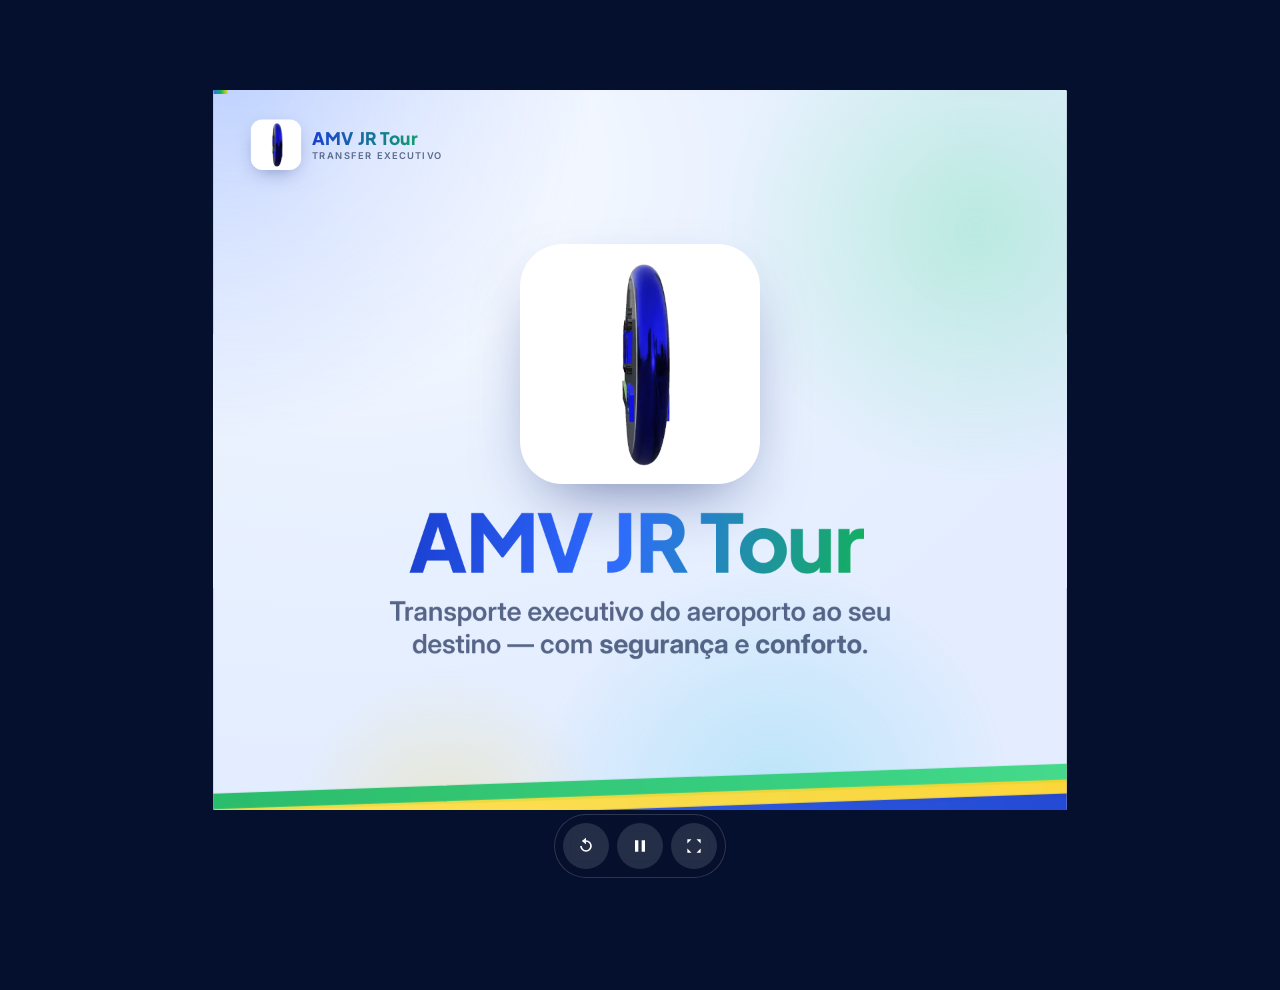
==== commit 32f76882: "Add phone-friendly portrait (9:16) mode and vertical video - index.html: add a 1080x1920 portrait la" ====
--- a/apresentacao-nando/index.html
+++ b/apresentacao-nando/index.html
@@ -141,6 +141,54 @@
   #controls button:hover{background:rgba(255,255,255,.26);}
   #controls svg{width:20px;height:20px;fill:#fff;}
   body.recording #controls{display:none;}
+
+  /* ===================== MODO RETRATO (celular 1080x1920) ===================== */
+  #stage.portrait #brand{top:40px;left:44px;gap:12px;}
+  #stage.portrait #brand img{width:64px;height:64px;}
+  #stage.portrait #brand .bt{font-size:24px;}
+  #stage.portrait #brand .bs{font-size:12px;}
+
+  #stage.portrait .scene{padding:150px 80px 300px;justify-content:center;}
+  #stage.portrait .kick{font-size:20px;margin-bottom:22px;}
+  #stage.portrait .kick::before{width:38px;height:5px;}
+  #stage.portrait .scene h1{font-size:78px;max-width:15ch;}
+  #stage.portrait .scene h2{font-size:64px;max-width:15ch;}
+  #stage.portrait .lead{font-size:34px;max-width:24ch;margin-top:28px;}
+  #stage.portrait .lead.big{font-size:38px;max-width:22ch;}
+
+  #stage.portrait .pills{gap:18px;margin-top:38px;}
+  #stage.portrait .pill{font-size:30px;padding:18px 30px;}
+
+  #stage.portrait .cards{grid-template-columns:repeat(2,1fr);gap:26px;margin-top:46px;max-width:none;}
+  #stage.portrait .card{padding:34px 30px;border-radius:24px;}
+  #stage.portrait .card .ic{width:86px;height:86px;border-radius:22px;margin-bottom:22px;}
+  #stage.portrait .card .ic svg{width:50px;height:50px;}
+  #stage.portrait .card h3{font-size:34px;}
+  #stage.portrait .card p{font-size:24px;}
+
+  #stage.portrait .trio{grid-template-columns:1fr;gap:26px;margin-top:46px;max-width:none;}
+  #stage.portrait .stone{padding:40px 44px;display:flex;align-items:center;gap:34px;text-align:left;}
+  #stage.portrait .stone .ic{width:120px;height:120px;margin:0;flex:none;}
+  #stage.portrait .stone .ic svg{width:64px;height:64px;}
+  #stage.portrait .stone h3{font-size:44px;margin-bottom:6px;}
+  #stage.portrait .stone p{font-size:26px;}
+  #stage.portrait .stone .txt{flex:1;}
+
+  #stage.portrait .maproute{flex-direction:column;align-items:flex-start;gap:6px;margin-top:44px;}
+  #stage.portrait .stop{flex-direction:row;align-items:center;gap:26px;}
+  #stage.portrait .stop .mk{width:96px;height:96px;}
+  #stage.portrait .stop span{font-size:40px;}
+  #stage.portrait .dash{flex:none;width:8px;height:46px;min-width:0;margin:0 0 0 44px;
+    background:repeating-linear-gradient(180deg,var(--blue-500) 0 24px,transparent 24px 42px);}
+
+  #stage.portrait .bigmark{width:340px;height:340px;border-radius:60px;}
+  #stage.portrait .intro-title{font-size:96px;}
+  #stage.portrait .tag{font-size:38px;max-width:20ch;}
+  #stage.portrait .chiprow{margin-top:20px;}
+  #stage.portrait .chip{font-size:28px;padding:16px 28px;}
+  #stage.portrait .contact{font-size:28px;}
+
+  #stage.portrait #road{height:280px;}
 </style>
 </head>
 <body>
@@ -240,15 +288,15 @@
     <div class="trio">
       <div class="stone anim" data-d="0.45">
         <span class="ic"><svg viewBox="0 0 24 24"><path d="M12 3l7 3v5c0 4.6-3 7.8-7 9-4-1.2-7-4.4-7-9V6z"/><path d="M9 12l2 2 4-4.5"/></svg></span>
-        <h3>Segurança</h3><p>Motoristas experientes e veículos revisados.</p>
+        <div class="txt"><h3>Segurança</h3><p>Motoristas experientes e veículos revisados.</p></div>
       </div>
       <div class="stone anim" data-d="0.6">
         <span class="ic"><svg viewBox="0 0 24 24"><path d="M5 11V8a3 3 0 013-3h8a3 3 0 013 3v3"/><path d="M4 12h16a1 1 0 011 1v3a2 2 0 01-2 2H5a2 2 0 01-2-2v-3a1 1 0 011-1z"/><path d="M7 18v2M17 18v2"/></svg></span>
-        <h3>Conforto</h3><p>Uma viagem tranquila, do embarque ao destino.</p>
+        <div class="txt"><h3>Conforto</h3><p>Uma viagem tranquila, do embarque ao destino.</p></div>
       </div>
       <div class="stone anim" data-d="0.75">
         <span class="ic"><svg viewBox="0 0 24 24"><circle cx="12" cy="12" r="8"/><path d="M12 8v4l3 2"/></svg></span>
-        <h3>Pontualidade</h3><p>Presentes na hora certa, sempre.</p>
+        <div class="txt"><h3>Pontualidade</h3><p>Presentes na hora certa, sempre.</p></div>
       </div>
     </div>
   </section>
@@ -331,12 +379,20 @@
   }
   window.__seek = render;
 
-  // ===== Ajuste de escala para visualização =====
-  var recording = /[?&]record=1/.test(location.search);
+  // ===== Formato (retrato/paisagem) e ajuste de escala =====
+  var params = new URLSearchParams(location.search);
+  var recording = params.get('record') === '1';
+  var fmt = params.get('format');
+  if (!fmt) fmt = (window.innerHeight > window.innerWidth) ? 'portrait' : 'landscape';
+  var STW = fmt === 'portrait' ? 1080 : 1920;
+  var STH = fmt === 'portrait' ? 1920 : 1080;
+  if (fmt === 'portrait') stage.classList.add('portrait');
+  stage.style.width = STW + 'px';
+  stage.style.height = STH + 'px';
   if (recording) document.body.classList.add('recording');
   function fit(){
     if (recording){ stage.style.transform = 'scale(1)'; return; }
-    var s = Math.min(window.innerWidth/1920, window.innerHeight/1080);
+    var s = Math.min(window.innerWidth/STW, window.innerHeight/STH);
     stage.style.transform = 'scale(' + s + ')';
   }
   window.addEventListener('resize', fit);
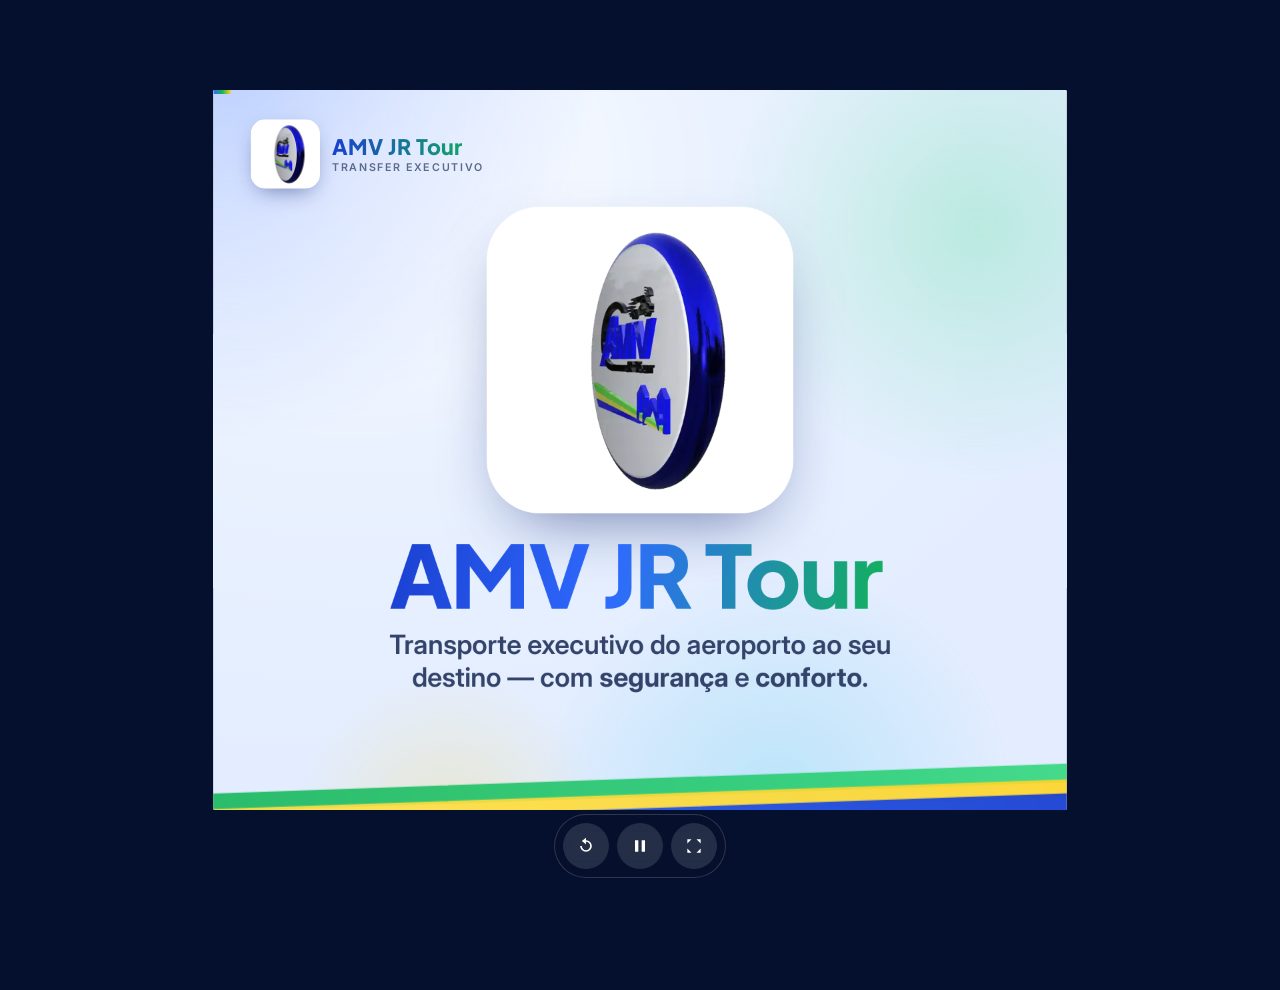
==== commit 229c3e82: "Enlarge logo, fill layout more, add airport-pickup scene and Fernando's contact - Bigger brand logo " ====
--- a/apresentacao-nando/index.html
+++ b/apresentacao-nando/index.html
@@ -58,11 +58,11 @@
   #road .b{bottom:20px;background:linear-gradient(90deg,var(--blue-500),var(--blue));opacity:.95;left:-12%;right:-4%;}
 
   /* ===== Persistent brand watermark ===== */
-  #brand{position:absolute;top:44px;left:56px;display:flex;align-items:center;gap:16px;z-index:6;}
-  #brand img{width:76px;height:76px;border-radius:18px;background:#fff;padding:4px;box-shadow:0 10px 30px -12px rgba(10,28,102,.5);}
-  #brand .bt{font-family:var(--font-head);font-weight:800;font-size:26px;letter-spacing:.02em;
+  #brand{position:absolute;top:44px;left:56px;display:flex;align-items:center;gap:18px;z-index:6;}
+  #brand img{width:104px;height:104px;border-radius:22px;background:#fff;padding:6px;box-shadow:0 12px 34px -12px rgba(10,28,102,.55);}
+  #brand .bt{font-family:var(--font-head);font-weight:800;font-size:32px;letter-spacing:.02em;
     background:linear-gradient(90deg,var(--blue),var(--green));-webkit-background-clip:text;background-clip:text;color:transparent;line-height:1;}
-  #brand .bs{font-size:14px;color:#5b6b8c;font-weight:600;letter-spacing:.16em;text-transform:uppercase;margin-top:4px;}
+  #brand .bs{font-size:16px;color:#5b6b8c;font-weight:600;letter-spacing:.16em;text-transform:uppercase;margin-top:5px;}
 
   /* ===== Progress ===== */
   #pbar{position:absolute;left:0;top:0;height:6px;width:0;z-index:8;
@@ -70,7 +70,7 @@
 
   /* ===== Scenes ===== */
   .scene{position:absolute;inset:0;display:none;flex-direction:column;justify-content:center;
-    padding:120px 130px 190px;z-index:5;}
+    padding:172px 130px 140px;z-index:5;}
   .kick{display:inline-flex;align-items:center;gap:14px;font-family:var(--font-head);font-weight:800;
     font-size:22px;letter-spacing:.16em;text-transform:uppercase;color:var(--blue-500);margin-bottom:26px;}
   .kick::before{content:"";width:46px;height:5px;border-radius:5px;background:linear-gradient(90deg,var(--blue-500),var(--green));}
@@ -106,14 +106,22 @@
   .stone h3{font-family:var(--font-head);font-weight:800;font-size:44px;margin-bottom:12px;}
   .stone p{font-size:24px;color:#5b6b8c;line-height:1.4;}
 
+  .airport{width:100%;max-width:1320px;flex:none;margin-top:34px;border-radius:32px;overflow:hidden;
+    background:linear-gradient(180deg,#eef5ff,#dfebff);border:1px solid #d3e1ff;
+    box-shadow:0 26px 64px -30px rgba(10,28,102,.5);}
+  .airport svg{display:block;width:100%;height:auto;}
+  #sc-airport h2{font-size:70px;}
+  #sc-airport .lead{margin-top:22px;}
+  #car,#pax{will-change:transform;}
+
   .anim{will-change:transform,opacity;}
 
   /* ===== Intro / outro special ===== */
   .center{align-items:center;text-align:center;justify-content:center;padding:120px;}
-  .bigmark{width:360px;height:360px;border-radius:64px;background:#fff;padding:22px;
+  .bigmark{width:460px;height:460px;border-radius:80px;background:#fff;padding:26px;
     box-shadow:0 40px 100px -40px rgba(10,28,102,.6);display:grid;place-items:center;}
   .bigmark img{width:100%;height:100%;object-fit:contain;}
-  .intro-title{font-family:var(--font-head);font-weight:800;font-size:120px;letter-spacing:-.02em;margin-top:8px;}
+  .intro-title{font-family:var(--font-head);font-weight:800;font-size:130px;letter-spacing:-.02em;margin-top:8px;}
   .intro-title .grad{padding-right:.1em;}
   .tag{font-size:40px;color:#33436a;font-weight:600;max-width:30ch;}
   .chiprow{display:flex;gap:20px;flex-wrap:wrap;justify-content:center;margin-top:16px;}
@@ -143,52 +151,56 @@
   body.recording #controls{display:none;}
 
   /* ===================== MODO RETRATO (celular 1080x1920) ===================== */
-  #stage.portrait #brand{top:40px;left:44px;gap:12px;}
-  #stage.portrait #brand img{width:64px;height:64px;}
-  #stage.portrait #brand .bt{font-size:24px;}
-  #stage.portrait #brand .bs{font-size:12px;}
-
-  #stage.portrait .scene{padding:150px 80px 300px;justify-content:center;}
-  #stage.portrait .kick{font-size:20px;margin-bottom:22px;}
-  #stage.portrait .kick::before{width:38px;height:5px;}
-  #stage.portrait .scene h1{font-size:78px;max-width:15ch;}
-  #stage.portrait .scene h2{font-size:64px;max-width:15ch;}
-  #stage.portrait .lead{font-size:34px;max-width:24ch;margin-top:28px;}
-  #stage.portrait .lead.big{font-size:38px;max-width:22ch;}
-
-  #stage.portrait .pills{gap:18px;margin-top:38px;}
-  #stage.portrait .pill{font-size:30px;padding:18px 30px;}
-
-  #stage.portrait .cards{grid-template-columns:repeat(2,1fr);gap:26px;margin-top:46px;max-width:none;}
-  #stage.portrait .card{padding:34px 30px;border-radius:24px;}
-  #stage.portrait .card .ic{width:86px;height:86px;border-radius:22px;margin-bottom:22px;}
-  #stage.portrait .card .ic svg{width:50px;height:50px;}
-  #stage.portrait .card h3{font-size:34px;}
-  #stage.portrait .card p{font-size:24px;}
-
-  #stage.portrait .trio{grid-template-columns:1fr;gap:26px;margin-top:46px;max-width:none;}
-  #stage.portrait .stone{padding:40px 44px;display:flex;align-items:center;gap:34px;text-align:left;}
-  #stage.portrait .stone .ic{width:120px;height:120px;margin:0;flex:none;}
-  #stage.portrait .stone .ic svg{width:64px;height:64px;}
-  #stage.portrait .stone h3{font-size:44px;margin-bottom:6px;}
-  #stage.portrait .stone p{font-size:26px;}
+  #stage.portrait #brand{top:48px;left:52px;gap:16px;}
+  #stage.portrait #brand img{width:104px;height:104px;}
+  #stage.portrait #brand .bt{font-size:30px;}
+  #stage.portrait #brand .bs{font-size:14px;}
+
+  #stage.portrait .scene{padding:220px 84px 190px;justify-content:center;}
+  #stage.portrait .kick{font-size:24px;margin-bottom:26px;}
+  #stage.portrait .kick::before{width:44px;height:6px;}
+  #stage.portrait .scene h1{font-size:96px;max-width:13ch;}
+  #stage.portrait .scene h2{font-size:82px;max-width:13ch;}
+  #stage.portrait .lead{font-size:42px;max-width:22ch;margin-top:36px;}
+  #stage.portrait .lead.big{font-size:46px;max-width:20ch;}
+
+  #stage.portrait .pills{gap:22px;margin-top:52px;}
+  #stage.portrait .pill{font-size:38px;padding:24px 40px;gap:20px;}
+  #stage.portrait .pill .dot{width:26px;height:26px;}
+
+  #stage.portrait .cards{grid-template-columns:repeat(2,1fr);gap:32px;margin-top:64px;max-width:none;}
+  #stage.portrait .card{padding:46px 38px;border-radius:30px;}
+  #stage.portrait .card .ic{width:118px;height:118px;border-radius:28px;margin-bottom:30px;}
+  #stage.portrait .card .ic svg{width:66px;height:66px;}
+  #stage.portrait .card h3{font-size:44px;margin-bottom:14px;}
+  #stage.portrait .card p{font-size:30px;}
+
+  #stage.portrait .trio{grid-template-columns:1fr;gap:34px;margin-top:64px;max-width:none;}
+  #stage.portrait .stone{padding:52px 54px;display:flex;align-items:center;gap:44px;text-align:left;}
+  #stage.portrait .stone .ic{width:150px;height:150px;margin:0;flex:none;}
+  #stage.portrait .stone .ic svg{width:82px;height:82px;}
+  #stage.portrait .stone h3{font-size:56px;margin-bottom:8px;}
+  #stage.portrait .stone p{font-size:32px;}
   #stage.portrait .stone .txt{flex:1;}
 
-  #stage.portrait .maproute{flex-direction:column;align-items:flex-start;gap:6px;margin-top:44px;}
-  #stage.portrait .stop{flex-direction:row;align-items:center;gap:26px;}
-  #stage.portrait .stop .mk{width:96px;height:96px;}
-  #stage.portrait .stop span{font-size:40px;}
-  #stage.portrait .dash{flex:none;width:8px;height:46px;min-width:0;margin:0 0 0 44px;
-    background:repeating-linear-gradient(180deg,var(--blue-500) 0 24px,transparent 24px 42px);}
-
-  #stage.portrait .bigmark{width:340px;height:340px;border-radius:60px;}
-  #stage.portrait .intro-title{font-size:96px;}
-  #stage.portrait .tag{font-size:38px;max-width:20ch;}
-  #stage.portrait .chiprow{margin-top:20px;}
-  #stage.portrait .chip{font-size:28px;padding:16px 28px;}
-  #stage.portrait .contact{font-size:28px;}
-
-  #stage.portrait #road{height:280px;}
+  #stage.portrait .maproute{flex-direction:column;align-items:flex-start;gap:8px;margin-top:56px;}
+  #stage.portrait .stop{flex-direction:row;align-items:center;gap:32px;}
+  #stage.portrait .stop .mk{width:120px;height:120px;}
+  #stage.portrait .stop .mk svg{width:60px;height:60px;}
+  #stage.portrait .stop span{font-size:50px;}
+  #stage.portrait .dash{flex:none;width:10px;height:56px;min-width:0;margin:0 0 0 55px;
+    background:repeating-linear-gradient(180deg,var(--blue-500) 0 28px,transparent 28px 50px);}
+
+  #stage.portrait .airport{margin-top:56px;border-radius:34px;}
+
+  #stage.portrait .bigmark{width:480px;height:480px;border-radius:84px;padding:30px;}
+  #stage.portrait .intro-title{font-size:124px;}
+  #stage.portrait .tag{font-size:46px;max-width:18ch;}
+  #stage.portrait .chiprow{margin-top:28px;gap:22px;}
+  #stage.portrait .chip{font-size:34px;padding:20px 34px;}
+  #stage.portrait .contact{font-size:38px;margin-top:28px;}
+
+  #stage.portrait #road{height:300px;}
 </style>
 </head>
 <body>
@@ -234,6 +246,63 @@
     <p class="lead anim" data-d="1.35">Recepção pontual, organizada e acolhedora — sem filas, sem espera, sem preocupação.</p>
   </section>
 
+  <!-- 3b · EMBARQUE NO AEROPORTO (cena animada) -->
+  <section class="scene" id="sc-airport">
+    <span class="kick anim" data-d="0">No aeroporto</span>
+    <h2 class="anim" data-d="0.12">Recebemos e <span class="grad">embarcamos</span> você</h2>
+    <div class="airport anim" data-d="0.4">
+      <svg viewBox="0 0 1400 380" role="img" aria-label="Carro executivo chegando ao aeroporto e embarcando o cliente">
+        <!-- avião ao fundo -->
+        <g id="plane" fill="#9fb8e6">
+          <path d="M0 30 L96 42 L124 30 L102 48 L124 66 L96 56 L0 66 L34 48 Z"/>
+          <path d="M78 44 L92 22 L100 24 L92 46 Z"/>
+        </g>
+        <!-- terminal -->
+        <g>
+          <rect x="452" y="70" width="20" height="92" fill="#b7cbf7"/>
+          <rect x="444" y="52" width="36" height="24" rx="6" fill="#1a3fd0"/>
+          <rect x="96" y="150" width="384" height="170" rx="12" fill="#cdddfb" stroke="#a9c6ff" stroke-width="3"/>
+          <rect x="150" y="114" width="252" height="42" rx="11" fill="#12b357"/>
+          <text x="276" y="143" text-anchor="middle" font-family="Plus Jakarta Sans, sans-serif" font-weight="800" font-size="26" fill="#fff" letter-spacing="2">AEROPORTO</text>
+          <g fill="#a9c6ff">
+            <rect x="120" y="180" width="56" height="42" rx="6"/>
+            <rect x="188" y="180" width="56" height="42" rx="6"/>
+            <rect x="360" y="180" width="56" height="42" rx="6"/>
+          </g>
+          <rect x="250" y="214" width="90" height="106" rx="6" fill="#9fc0ff"/>
+          <line x1="295" y1="214" x2="295" y2="320" stroke="#eef4ff" stroke-width="3"/>
+        </g>
+        <!-- chão / meio-fio / pista -->
+        <rect x="0" y="300" width="1400" height="22" fill="#d0def3"/>
+        <rect x="0" y="322" width="1400" height="58" fill="#33415f"/>
+        <g stroke="#ffd21f" stroke-width="5" stroke-dasharray="48 42"><line x1="0" y1="352" x2="1400" y2="352"/></g>
+
+        <!-- passageiro (sai do terminal e caminha até o carro) -->
+        <g id="pax">
+          <rect x="384" y="258" width="24" height="42" rx="4" fill="#12b357"/>
+          <path d="M397 258 v-9 h9" fill="none" stroke="#0e7d43" stroke-width="4"/>
+          <rect x="350" y="270" width="9" height="30" rx="3" fill="#26324f"/>
+          <rect x="361" y="270" width="9" height="30" rx="3" fill="#26324f"/>
+          <rect x="347" y="228" width="26" height="46" rx="12" fill="#2f6bff"/>
+          <circle cx="360" cy="214" r="15" fill="#eab892"/>
+        </g>
+
+        <!-- carro executivo (entra pela direita, para no meio-fio) -->
+        <g id="car">
+          <ellipse cx="720" cy="322" rx="178" ry="12" fill="#0a1330" opacity="0.12"/>
+          <path d="M556 296 q2 -34 34 -40 l44 -30 q14 -10 34 -10 h120 q22 0 38 16 l30 26 q40 6 44 40 v6 q0 8 -8 8 H564 q-8 0 -8 -8 Z" fill="#101d3d"/>
+          <path d="M648 226 h120 q16 0 28 12 l20 22 H636 l8 -28 q2 -6 4 -6 Z" fill="#1c2c53"/>
+          <path d="M660 244 h96 l16 18 H652 Z" fill="#a9c6ff"/>
+          <rect x="566" y="280" width="300" height="9" rx="4" fill="#2f6bff"/>
+          <rect x="558" y="266" width="15" height="11" rx="3" fill="#ffe14d"/>
+          <circle cx="628" cy="316" r="27" fill="#0a1330"/><circle cx="628" cy="316" r="11" fill="#5b6b8c"/>
+          <circle cx="812" cy="316" r="27" fill="#0a1330"/><circle cx="812" cy="316" r="11" fill="#5b6b8c"/>
+        </g>
+      </svg>
+    </div>
+    <p class="lead anim" data-d="0.55">O carro chega no horário certo e você embarca com tranquilidade — do desembarque até o destino.</p>
+  </section>
+
   <!-- 4 · DESTINOS -->
   <section class="scene">
     <span class="kick anim" data-d="0">Destinos</span>
@@ -318,11 +387,10 @@
     <div class="intro-title anim" data-d="0.3" style="font-size:96px;"><span class="grad">Vamos juntos!</span></div>
     <p class="tag anim" data-d="0.6">Conte com a AMV JR Tour para transportar o seu pessoal com segurança e conforto.</p>
     <div class="chiprow anim" data-d="0.9">
-      <span class="chip">📱 WhatsApp</span>
       <span class="chip g">🚐 Frota completa</span>
       <span class="chip">👩‍✈️ Motoristas mulheres</span>
     </div>
-    <p class="contact anim" data-d="1.1">Contato: <span class="edit">(22) 0&nbsp;0000-0000</span> &nbsp;·&nbsp; <span class="edit">email@amvjrtour.com.br</span></p>
+    <p class="contact anim" data-d="1.1">Fale com o <strong>Fernando</strong> &nbsp;·&nbsp; 📱 WhatsApp <strong>(21)&nbsp;97239-3816</strong></p>
   </section>
 
 </div>
@@ -341,7 +409,9 @@
   var bg = document.getElementById('bg');
 
   // Duração de cada cena (segundos)
-  var DUR = [5.2, 5.6, 6.6, 6.4, 6.8, 6.2, 6.4, 6.4, 6.0];
+  // 0 intro · 1 quem somos · 2 aeroportos · 3 embarque(carro) · 4 destinos
+  // 5 frota · 6 motoristas · 7 pilares · 8 parceria · 9 encerramento
+  var DUR = [5.2, 5.6, 6.4, 6.6, 6.4, 6.8, 6.2, 6.4, 6.4, 6.0];
   var FADE_IN = 0.5, FADE_OUT = 0.45;
   var starts = [], acc = 0;
   for (var i=0;i<scenes.length;i++){ starts.push(acc); acc += DUR[i]; }
@@ -350,6 +420,32 @@
 
   function clamp(v,a,b){ return v<a?a:(v>b?b:v); }
   function easeOut(p){ return 1 - Math.pow(1-p, 3); }
+  function easeInOut(p){ return p<0.5 ? 2*p*p : 1 - Math.pow(-2*p+2,2)/2; }
+
+  // ===== Cena animada: carro chegando ao aeroporto e embarque =====
+  var _car, _pax, _plane;
+  function airport(lt){
+    if(!_car){ _car=document.getElementById('car'); _pax=document.getElementById('pax'); _plane=document.getElementById('plane'); }
+    if(!_car) return;
+    // avião cruzando ao fundo (0 -> 3.2s)
+    if(_plane){
+      var pl = clamp(lt/3.2,0,1);
+      _plane.setAttribute('transform','translate('+(1320-1460*pl).toFixed(1)+','+(pl*18).toFixed(1)+')');
+      _plane.style.opacity=(pl<0.85?1:Math.max(0,(1-pl)/0.15)).toFixed(2);
+    }
+    // carro entra pela direita e para no meio-fio (0 -> 2.3s)
+    var carP = easeOut(clamp(lt/2.3,0,1));
+    _car.setAttribute('transform','translate('+(900*(1-carP)).toFixed(1)+',0)');
+    // passageiro sai do terminal e caminha até o carro (2.4 -> 4.3s)
+    var wp = clamp((lt-2.4)/1.9,0,1);
+    var px = 200*easeInOut(wp);
+    var bob = (wp>0 && wp<1) ? Math.sin(wp*Math.PI*7)*4 : 0;
+    var pOp = 1;
+    if(lt<2.05) pOp=0; else if(lt<2.4) pOp=(lt-2.05)/0.35;
+    if(lt>4.35) pOp=Math.max(0,1-(lt-4.35)/0.55);   // "entra" no carro
+    _pax.setAttribute('transform','translate('+px.toFixed(1)+','+bob.toFixed(1)+')');
+    _pax.style.opacity=pOp.toFixed(2);
+  }
 
   function render(t){
     t = clamp(t, 0, TOTAL - 0.0001);
@@ -361,6 +457,7 @@
         if (lt < FADE_IN) o = lt / FADE_IN;
         if (lt > du - FADE_OUT) o = Math.min(o, Math.max(0,(du - lt)/FADE_OUT));
         s.style.opacity = o.toFixed(3);
+        if (s.id === 'sc-airport') airport(lt);
         var els = s.querySelectorAll('.anim');
         for (var j=0;j<els.length;j++){
           var a = els[j], d = parseFloat(a.getAttribute('data-d')||'0');
